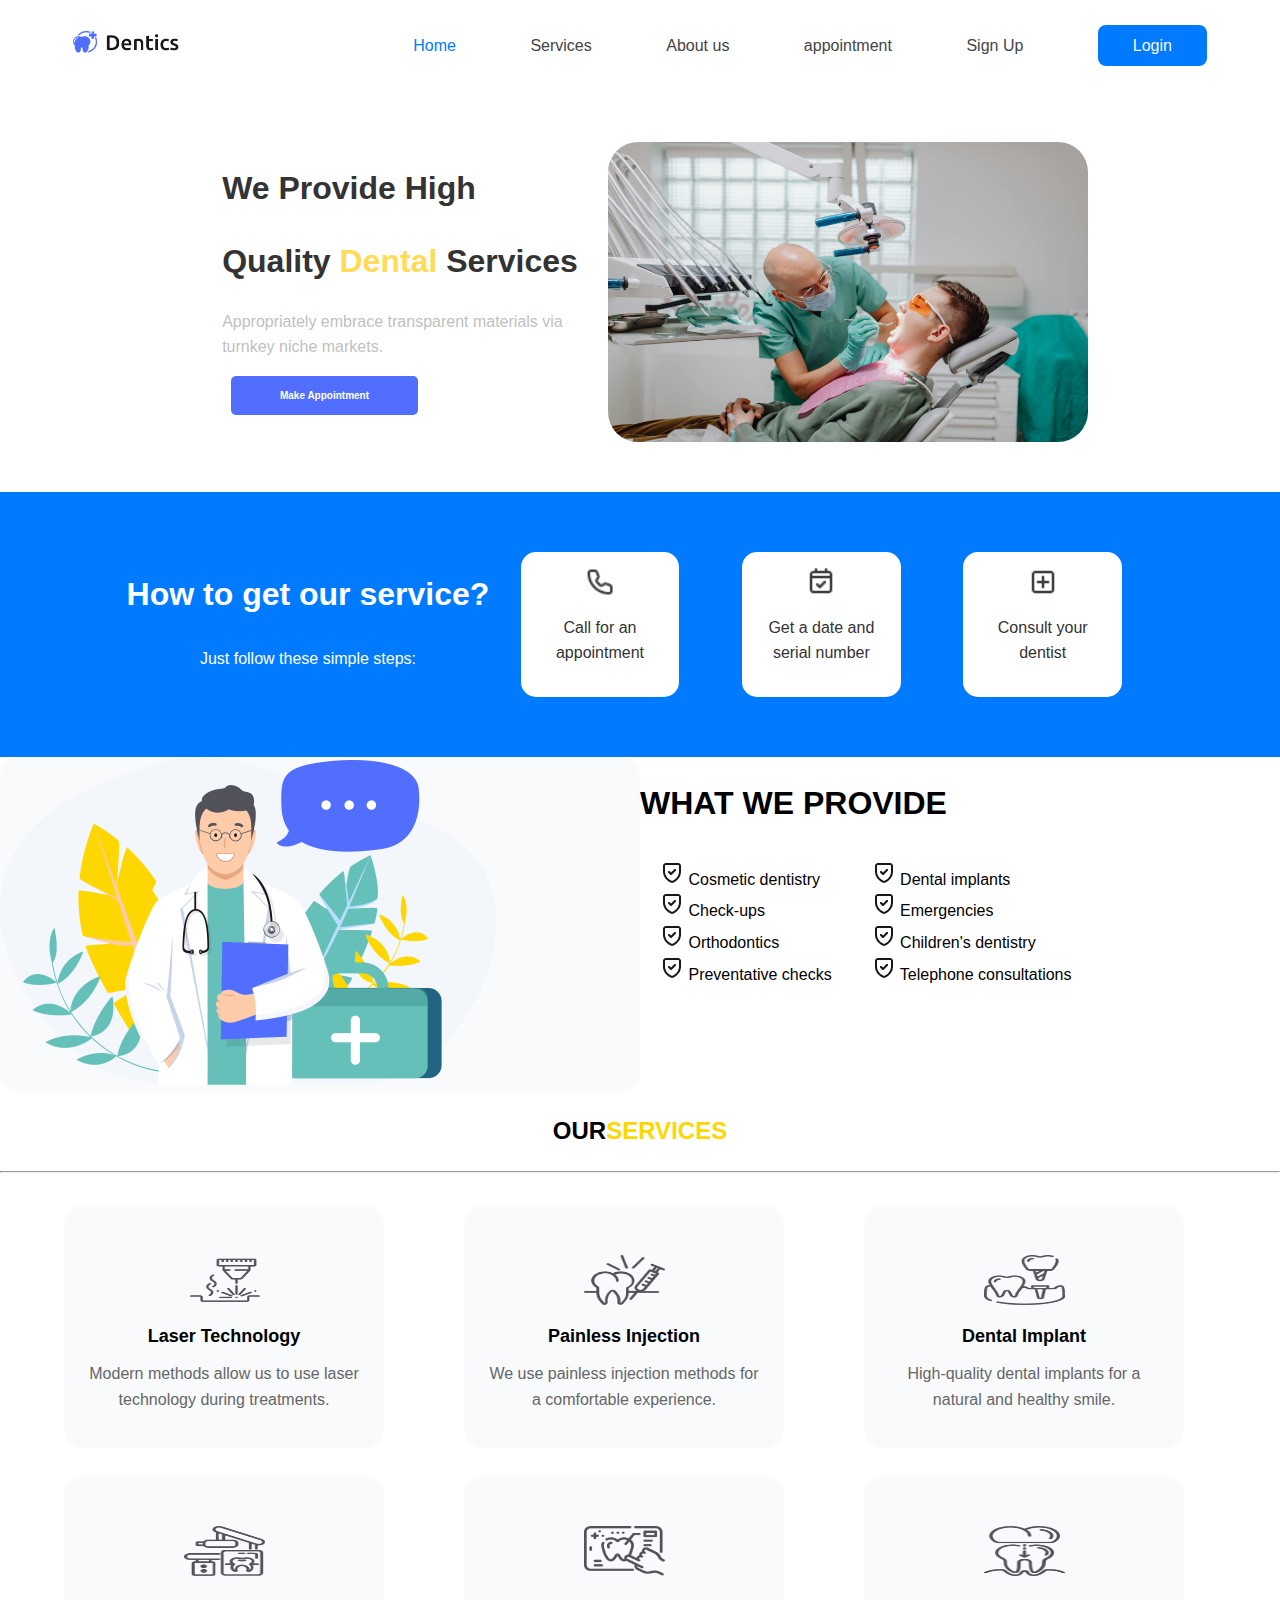
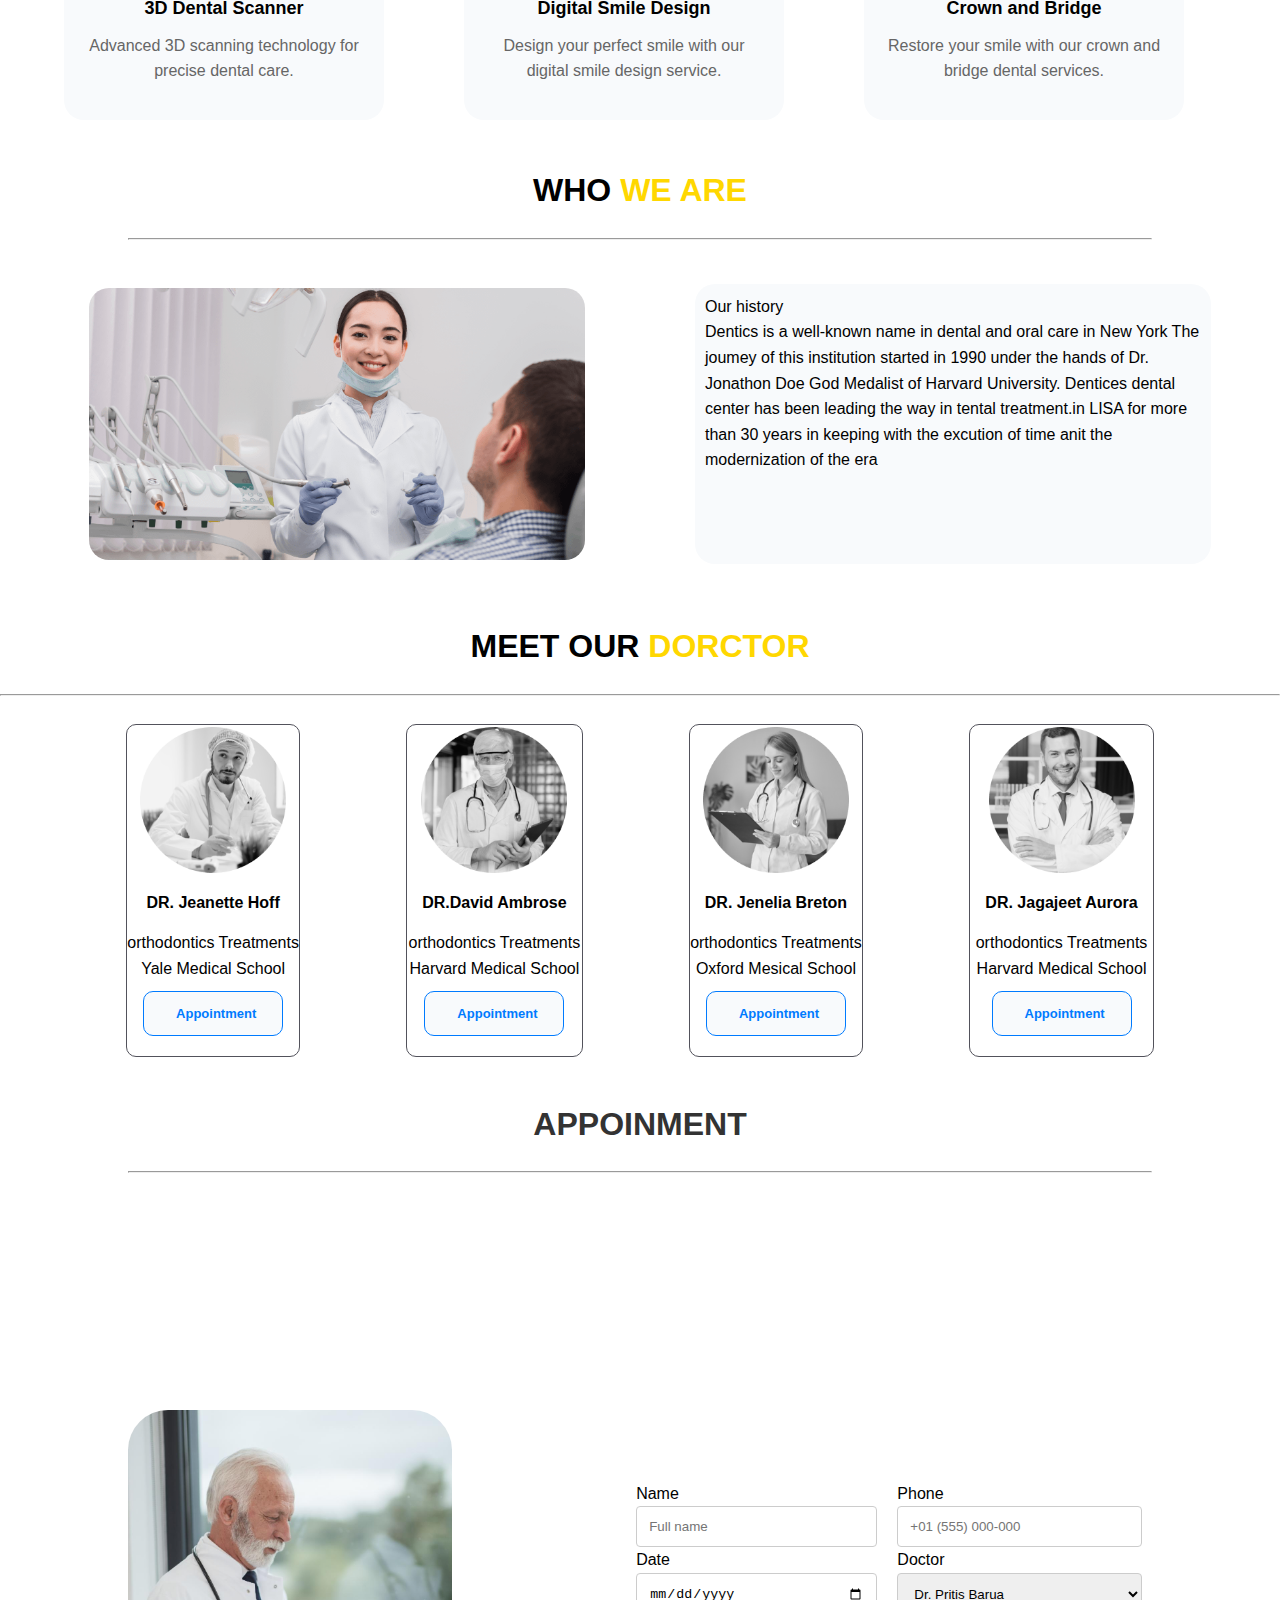
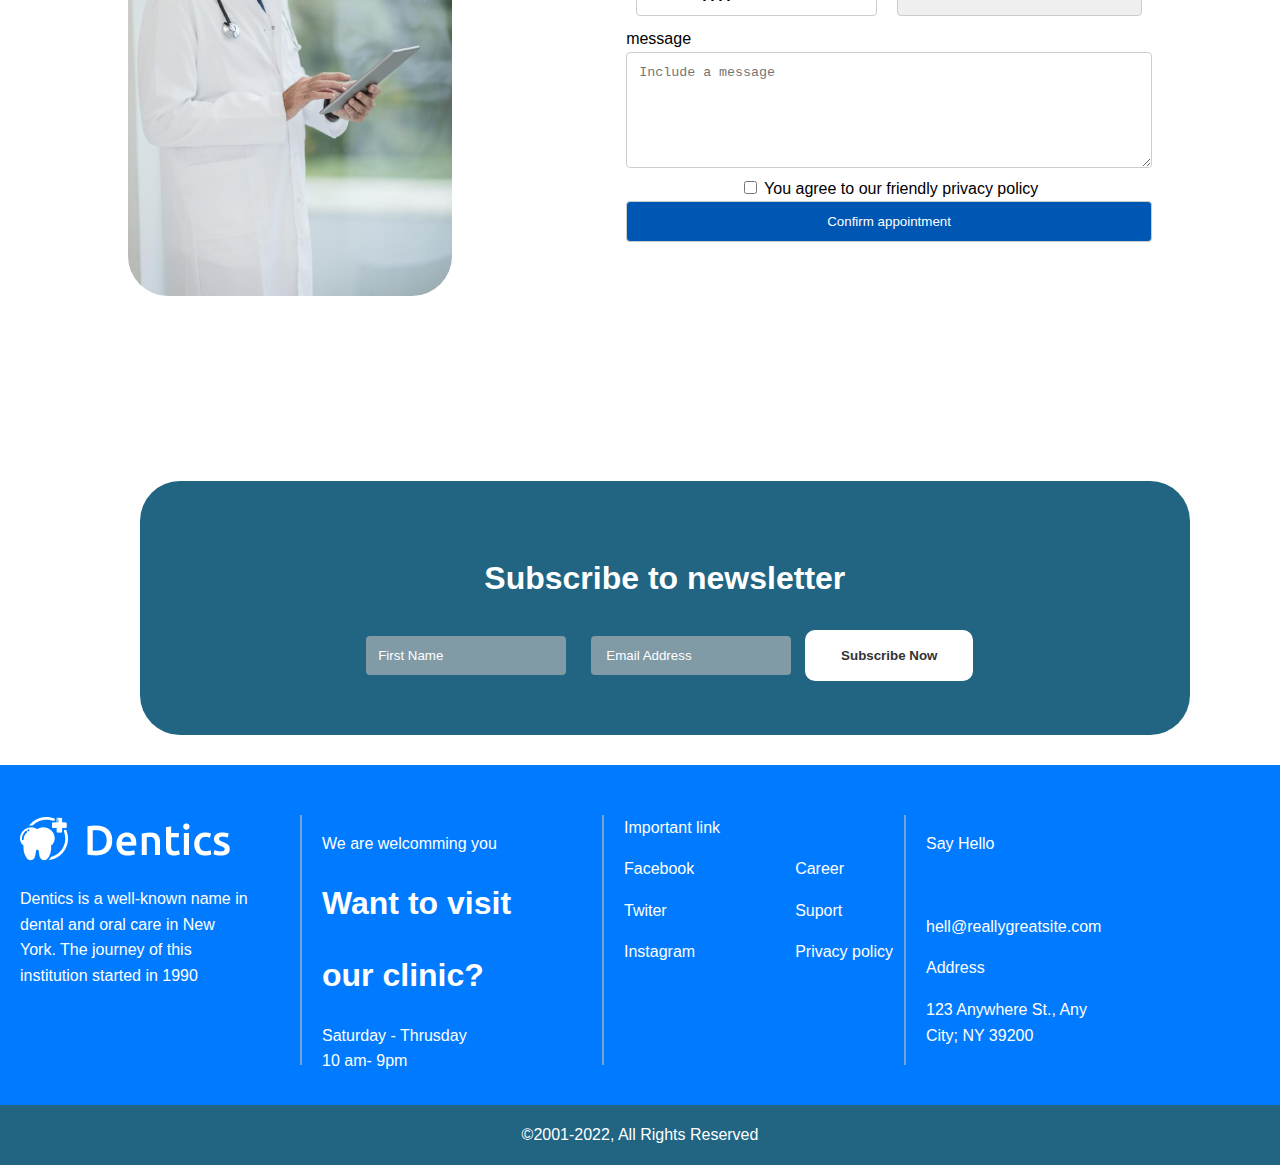
==== index.html @ 165874d1 "second commit" ====
<!DOCTYPE html>
<html lang="en">
<head>
    <meta charset="UTF-8">
    <meta name="viewport" content="width=device-width, initial-scale=1.0">
    <title> site de cabinet dentaire </title>
    <link rel="stylesheet" href="style.css">
</head>
<body>
    <!-- <div class="navbar">
        <div class="menu">
            <a href="#"><img src="images/Logo.png" alt="Logo" id="logo"></a>
        <nav >
           
            <a href="#">Home</a>
            <a href="#">Services</a>
            <a href="#">About us</a>
            <a href="sign_up .html">Sign up</a>
            <a href="log _in.html" class="active">Log in</a>
            <div class="toggle_menu"></div>
        </nav>
        </div>
    </div> -->
    <header>
        <nav>
            <div>
                <img src="images/Logo.png" id="logo" alt="logo">
            </div>
            <ul class="nav-links">
               <li> <a class="hom" href="#home">Home</a></li>
               <li> <a href="#services">Services</a></li> 
                <li><a href="#about_Us">About us</a></li>
                <li><a href="#appointment">appointment</a></li> 
                <li><a href="sign_up .html">Sign Up</a></li> 
                <li><a class="log" href="log _in.html">Login</a></li>
            </ul>
            <div class="toggle_menu"></div>
         </nav>
            </header>
    <section class="hero">
        <div class="hero1">
            <div class="heroleft">
                <h1>We Provide High</h1><h1>Quality <span class="highlight">Dental</span> Services</h1>
                <p>Appropriately embrace transparent materials via <br> turnkey niche markets.</p>
                <div class="cta-buttons">
                    <button class="primary">Make Appointment </button>
        
                </div>
            </div>
            
            <section class="img1">
                <img src="images/dental-pexels-photo-6627462.jpeg" alt="illustre">
            </section>
        </div>

    </section>
    <section class="how-to-get-service">
        <div>
            <h2>How to get our service?</h2>
            <p>Just follow these simple steps:</p>
        </div>
        <div class="steps">
            <div class="step">
                <img src="images/Call.png" alt="Calendaricon">
                <p>Call for an appointment</p>
            </div>
            <div class="step">
                <img src="images/Date.png" alt="Clipboardicon">
                <p>Get a date and serial number</p>
            </div>
            <div class="step">
                <img src="images/Doctor-Consult.png" alt="Dentisticon">
                <p>Consult your dentist</p>
            </div>
        </div>
    </section>
    <div class="container">
        
        <form class="right-section">


        <div class="contener-img">
            <div class="left-section">
                <img src="images/doctor.png" alt="Illustration">
            </div>
            <div >
               <h1>WHAT WE PROVIDE</h1>
                <div class="servicess">
                    <div>
                        <div class="serv">
                            <img src="images/shield.png" alt="shield">
                            <label for="cosmetic">Cosmetic dentistry</label>
                        </div>
                        <div class="serv">
                            <img src="images/shield.png" alt="shield">
                            <label for="checkups">Check-ups</label>
                        </div>
                        <div class="serv">
                            <img src="images/shield.png" alt="shield">
                            <label for="orthodontics">Orthodontics</label>
                        </div>
                        <div class="serv">
                            <img src="images/shield.png" alt="shield">
                            <label for="preventative">Preventative checks</label>
                        </div>
                    </div>
                    <div>
                        <div class="serv">
                            <img src="images/shield.png" alt="shield">
                            <label for="implants">Dental implants</label>
                        </div>
                        <div class="serv">
        
                            <img src="images/shield.png" alt="shield">
                            <label for="emergencies">Emergencies</label>
                        </div>
                        <div class="serv">
                            <img src="images/shield.png" alt="shield">
                            <label for="children">Children's dentistry</label>
                        </div>
                        <div class="serv">
                            <img src="images/shield.png" alt="shield">
                            <label for="telephone">Telephone consultations</label>
                        </div>
                    </div>
                </div>
            </div>

        </div>
            
                <div class="service-our">
                    <h2> OUR<span>SERVICES</span></h2>
                    <hr>
                </div>
                
                
               </div>
            </div>
        </div>
            
           <div class="services-sections">
            <div>
                <div class="services-section">
                    <div class="services">
                        <div class="service">
                            <img src="images/feat1.png" alt="LaserTechnologyIcon">
                            <h2>Laser Technology</h2>
                            <p>Modern methods allow us to use laser technology during treatments.</p>
                        </div>
                        <div class="service">
                            <img src="images/feat2.png" alt="PainlessInjectionIcon">
                            <h2>Painless Injection</h2>
                            <p>We use painless injection methods for a comfortable experience.</p>
                        </div>
                        <div class="service">
                            <img src="images/feat3.png" alt="DentalImplantIcon">
                            <h2>Dental Implant</h2>
                            <p>High-quality dental implants for a natural and healthy smile.</p>
                        </div>
                    </div>
                    <div class="services">
                        <div class="service">
                            <img src="images/feat4.png" alt="3DDentalScannerIcon">
                            <h2>3D Dental Scanner</h2>
                            <p>Advanced 3D scanning technology for precise dental care.</p>
                        </div>
                        <div class="service">
                            <img src="images/feat5.png" alt="DigitalSmileDesignIcon">
                            <h2>Digital Smile Design</h2>
                            <p>Design your perfect smile with our digital smile design service.</p>
                        </div>
                        <div class="service">
                            <img src="images/feat6.png" alt="CrownandBridgeIcon">
                            <h2>Crown and Bridge</h2>
                            <p>Restore your smile with our crown and bridge dental services.</p>
                        </div>
                    </div>
                </div>
            </div>
           </div>
        
 <div class="container">
   <div class="histore">
    <div class="histors">
       <div class="WE">
        <h1>WHO <span>WE ARE</span></h1>   
        <hr>
       </div>
    </div>
    </div>
    <div class="header">
        <img src="images/types-dentistry-specialties-feature.png" alt="HeaderImage">
       
        <p id="our">Our history
            <br>  Dentics is a well-known name in dental and oral care in New York The joumey of this institution started in 1990 under the hands of Dr. Jonathon Doe God Medalist of Harvard University. Dentices dental center has been leading the way in tental treatment.in LISA for more than 30 years in keeping with the excution of time anit the modernization of the era</p>
    </div>
    <div class="brains">
        <div class="METDOC">
           
            <h1> MEET OUR <span>DORCTOR</span></h1>
            <hr>
            
            
           </div>
        </div>
    </div>
    <div class="content">
        
        <div class="section">
            
            <div class="doctor">
                <img src="images/Doctor01.png" alt="Doctor1">
                <h4>DR. Jeanette Hoff</h4>
                <p>orthodontics Treatments <br> Yale Medical School</p>
                <button>Appointment</button>
            </div>
            <div class="doctor">
                <img src="images/Doctor02.png" alt="Doctor2">
                <h4>DR.David Ambrose</h4>
                <p>orthodontics Treatments <br> Harvard Medical School</p>
                <button>Appointment</button>
            </div>
           
            <div class="doctor">
                <img src="images/Doctor03.png" alt="Doctor3">
                <h4>DR. Jenelia Breton</h4>
                <p>orthodontics Treatments <br> Oxford Mesical School</p>
                <button>Appointment</button>
            </div>
            <div class="doctor">
                <img src="images/Doctor04.png" alt="Doctor4">
                <h4>DR. Jagajeet Aurora </h4>
                <p>orthodontics Treatments  <br> Harvard Medical School</p>
                <button>Appointment</button>
            </div>
    </div>
</div>

<div class="histore">
    <div class="histors">
    
       <div class="appointment">
        <h1><span>APPOINMENT</span></h1>
        <hr>

         </div>
     </div>
    </div>
<section class="final" id="final">
    <div class="finalite">
     <img src="images/doctor-with-tablet-computer.jpg" alt="contact">
    </div>
    <form action="act">
        <div class="container">
          <div class="form-ctc">
            <div class="form-l">
              <div class="med">
                <label for="nom">Name</label>
                <input type="text" id="name" name="name" placeholder="Full name"/>
              </div>
              <div class="med">
                <label for="date">Date</label>
                <input type="date" id="date" name="date" placeholder="DD/MM/YYYY"/>
              </div>
             
            </div>
            <div class="form-l">
              
              <div class="med">
                <label for="telephone">Phone </label>
                <input type="number" id="telephone" name="telephone" placeholder="+01 (555) 000-000"/>
              </div>
              <div class="med">
                <label for="docteur">Doctor</label>
                <select id="docteur" name="docteur">
                  <option value="Dr. Teresa">Dr. Pritis Barua</option>
                  <option value="Dr. Smith">Dr. Smith</option>
                  <option value="Dr. Johnson">Dr. Johnson</option>
                  <option value="Dr. Garcia">Dr. Garcia</option>
                </select>
                
              </div>
            </div>
          </div>
          <div class=" secondary">
            <label for="message">message</label>
            <textarea id="message" rows="6"  name="message" placeholder="Include a message"></textarea>
          </div>
          <div class="checkbox">
          <input type="checkbox" name="checkbox" id="checkbox" />
             You agree to our friendly privacy policy
            </div>
          <input type="submit" class="btn" value="Confirm appointment"/>
        </div>
      </form>

</section>
<section>
       <form action="#">
    <div class="Subscrib">
        <h1 class="sub">Subscribe to newsletter</h1>
        <div class="subit">
            <input type="text" name="fist-name" id="first" placeholder="First Name"/>
            <input type="text" name="email" id="address" placeholder=" Email Address"/>
            <button>Subscribe Now</button>
        </div>
    </div>
</form>
</section>
<footer>
    <div class="footer-top">
        <div class="child dentic">
            <img src="images/Logo.png" alt="Logo">
            <p>
                Dentics is a well-known name in <br>
                dental and oral care in New <br>
                York. The journey of this <br>
                institution started in 1990
            </p>
        </div>
        <div class="child welcom">
            <p>We are welcomming you</p>
            <h1>Want to visit</h1>
            <h1>our clinic?</h1>
            <p>Saturday - Thrusday <br>10 am- 9pm</p>
        </div>
        <div class="child link">
            <div class="linkl">Important link</div>
            <div class="link1">
                <div class="link-top">
                    <p><a href="#">Facebook</a></p>
                    <p><a href="#">Twiter</a></p>
                    <p><a href="#">Instagram</a></p>
                </div>
                <div class="link-bottom">
                    <p><a href="#">Career</a></p>
                    <p><a href="#">Suport</a></p>
                    <p><a href="#">Privacy policy</a></p>
                </div>
            </div>
        </div>
        <div class="child address">
            <p>Say Hello</p><br>
            <p>hell@reallygreatsite.com</p>
            <p>Address</p>
            <p>123 Anywhere St., Any <br>
                City; NY 39200
            </p>
        </div>
    </div>
    <div class="footer-bottom">
        ©2001-2022, All Rights Reserved
    </div>
</footer>


    <script>var small_menu = document.querySelector('.toggle_menu')
        var menu = document.querySelector('.nav-links')
        
        small_menu.onclick = function(){
             small_menu.classList.toggle('active');
             menu.classList.toggle('responsive');
        }
        </script>
</body>
</html>
---- style.css ----
:root {
    --primary: #007bff;
    --lightprimary: #0056b3;
    --white: #ffffff;
    --silver: #bcbcbc9e;
    --defaultLinkColor: #333;
    --yellow: #FFD700;
    --muted: #777777;
    --whiteBG: #F8FAFC;
    }
body {
    font-family: Arial, sans-serif;
    margin: 0;
    padding: 0;
    background-color: var(--white);
    
    line-height: 1.6; 
 }

nav{
    display: flex;
    justify-content: space-between;
    align-items: center;
    min-height: 8vh;
    background-color: #fff;
    width: 90%;
    margin: auto;


}
header{
   padding: 10px;
    box-shadow: 0 0 6px rgba(0,0,0,0.3);

}
#logo{
    width: 50%;
}
.nav-links{
    display: flex;
    justify-content: space-between;
    width: 70%;

}
.nav-links a{
    color:#444444;
    text-decoration: none;


}


.nav-links li{
    list-style: none;
}
.nav-links .hom{
    color:#007bff;
}
.nav-links .log{
    background-color:#007bff;;
    color: #F8FAFC;
    padding: 12px  35px  12px  35px;
    text-align: center;
    border-radius: 8px;
}
.hero{
    width: 100%;
    display: flex;
    justify-content: center;
    background-color: rgb(255, 255, 255);
}
.hero1 {
    
    padding: 50px 0;
    background-color: rgb(255, 255, 255);
    color: hsla(0, 0%, 74%, 0.974);
    display: flex;
    justify-content: center;
    width: 90%;
}

.hero h1 {
    color: var(--defaultLinkColor);
    font-weight: bold;
    font-size: 2em;
}

.hero p {
    font-size: 1em;
}

.cta-buttons {
    display: flex;
    justify-content: center;
    gap: 20px; 
    margin-left: 9px;
}

.cta-buttons button {
    padding: 10px 20px;
    border: none;
    border-radius: 5px;
    cursor: pointer;
    font-size: 1em;
}

.cta-buttons .primary {
    background-color: #516EFF;
    color: white;
    /* margin-left: 40px; */
    margin-right: 160px;
    padding: 14px;
    font-size: 10px;
    width: 60%;
}




.img1  img{
    display: flex;
    justify-content: flex-end;
    
    background-position: right center;
    background-size: contain;
    height: 300px; 
    width: 100%;
    border-radius: 30px;
    margin-left: 30px;
}

.how-to-get-service {
    background-color: #007bff;
    color: #ffffff;
    text-align: center;
    padding: 50px 0;
    display: flex;
    justify-content: center;
}

.how-to-get-service h2 {
    font-size: 2em;
}

.how-to-get-service p {
    font-size: 1em;
}

.steps {
    display: flex;
    justify-content: space-around;
    gap: 20px;
    margin: 10px;
}

.step {
    text-align: center;
    background-color: var(--white);
    color: var(--defaultLinkColor);
    width: 20%;
    padding: 15px;
    border-radius: 15px;
}

.step img {
    width: 30px; 
    height: 30px; 
}

.step img:hover {
    background-color: #ffffff; 
}

.step p {
    margin-top: 10px;
}

.highlight {
    color: #FFDB58; 
}
.services-sections{
    display: flex;
    justify-content: center;
    align-items: center;
    width: 100%;
}
.services-sections div{
    margin-left: 20px;
    box-shadow: var(--silver);
}


.container{
    width: 90%;
}

.container-title{
    display: flex;
    justify-content: space-between;
    margin: 0 20px;
    font-size: 40px;
}
.container h2 {
    font-size: 24px;
    color: #000; 
    
}



.container h2:last-child {
    text-align: right;
    padding: 5px;
    display: inline-block; 
} 
.contener-img {
    display: flex;
    width: 100%;
    background-color: var(--white);
}
.services {
    display: grid;
    grid-template-columns: repeat(3,1fr);
    margin: 20px;
    justify-content: center;


    
    
}
.services h1{
    grid-column: 1/3;
}
.serv{
    padding: 0 20px;
}
.services .service {
    background-color: var(--whiteBG);
    text-align: center;
    margin: 1%;
    border-radius: 20px;
    
    

      
    
    
} 
.services .service img {
    width: 81px;
    height: 48p;
    margin-top: 30px;
}
.service img {
    width: 50px;
    height: 50px;
}

.service h2 {
    font-size: 18px;
    margin: 10px 0;
}

.service p {
    font-size: 14px;
    color: #666;
}

.cta {
    background-color: #1d6cc0;
    color: #fff;
    text-align: center;
    padding: 40px;
    margin-top: 40px;
    box-shadow: #bcbcbc9e;
}

.cta h1 {
    font-size: 24px;
    margin-bottom: 20px;
}

.cta button {
    display: inline-block;
    padding: 10px 20px;
    background-color: #fff;
    color: #0056b3;
    border: none;
    cursor: pointer;
    accent-color: #bcbcbc9e;
}
.service-grid {
    display: flex;
    flex-wrap: wrap;
    justify-content: space-between;
}
.service-item {
    flex-basis: calc(33.33% - 20px);
    text-align: center;
    margin-bottom: 20px;
}
.service-item img {
    width: 100px;
    height: 100px;
}
.cta-button {
    display: block;
    width: 200px;
    height: 50px;
    margin: 20px auto;
    text-align: center;
    line-height: 50px;
    border-radius: 5px;
} 
.service {
    text-align: center;
    width: 70%;
    margin-bottom: 20px;
    background-color: #fff;
    
    padding: 20px;
    border-radius: 10px;
}
  
  .service img {
    width: 50px;
    height: 50px;
  }
  
  .Our {
    color: #333;
    font-size: 24px;
    margin-top: 10px;
  }
  
  .service p {
    color: #666;
    font-size: 16px;
    margin-top: 10px;
  }
  
  .cta-section {
    text-align: center;
    padding: 50px 20px;
    background-color:var(--primary);
    color: #fff;
    width: 100%;
    box-shadow: #bcbcbc9e;
  }
  
  .cta-section h1 {
    font-size: 32px;
    margin-bottom: 10px;
  }
  
  .cta-section p {
    font-size: 18px;
    margin-bottom: 20px;
  }
  
  .cta-section button {
     border: none; 
    padding: 10px 20px;
    font-size: 18px;
    border-radius: 20px;
    cursor: pointer;
    box-shadow:var(--primary) ;

  }

.hidden {
    display: none;
  }
  
  #appointment-made:target {
    color: var(--whiteBG);
    width: 100%;
    height: 900px;  
    box-shadow: none;
    
    
  }
  body {
    font-family: Arial, sans-serif;
}

.container {
    width: 100%;
    margin: 0 auto;
}

.header {
    background-color: var(--white);
    color: black;
    padding: 20px;
    text-align: center;
    display: flex;
    position: relative;
    justify-content: center;
}

.header img {
    width: 40%;
    height: auto;
    padding: 20px;
    border-radius: 40px;
}

.content {
    display: flex;
    flex-direction: column;
}

.section {
    justify-content: space-evenly;
    display: flex;
    background-color:var(--whiteBG);
    color: black;
    padding: 20px;
    display: flex;
    background-color: var(--white);
    
}
.section div img{
    width: 150px;
}


.doctor {
    display: flex;
flex-direction: column; 
    align-items: center;
     position: relative; 
    justify-content: center;
    border: 1px solid #52525B;
    border-radius: 10px;
    height: 100%;
}

.doctor img {
    border-radius: 50%;
}
.doctor h4{
    padding: 15px;
}

.doctor h4, .doctor p {
    text-align: center;
    
    margin-top: 0;
    margin-bottom: 0;
}

.doctor button {
    background-color:var(--whiteBG); 
    color: var(--primary);
     
     margin-top: 10px;  
    border: none;
    cursor: pointer; 
     box-shadow: var(--primary); 
    width: 140px;
    border: 1px solid var(--primary);
    font-size: small;
    margin-bottom: 20px;
    



}

  .dentel{
    display: flex;
    justify-content: space-between;
  }
  .dentist{
    width: 80%;
    border-bottom: 1px;
  }
  #Meet{
    margin-left: 900px;
  }
  #Our{
    margin-left: 1090px;
    margin-top: -100px;
  }
  body {
    justify-content: center;
    align-items: center;
    height: 100vh;
    margin: 0;
    font-family: Arial, sans-serif;
}

.testimonial-section {
    align-items: center;
    display: flex;
background-color: #007BFF;
    color: white;
    padding: 20px;
    border-radius: 10px;
    width: 100%;
    box-shadow: 0px 0px 10px rgba(0,0,0,0.15);
}

.testimonial-image {
    width: 100px;
    height: 100px;
    object-fit: cover;
     margin-right: 20px;
} 

.testimonial-content {
    max-width: 50%;
    margin: 50px;
}

.testimonial-content h2 {
    margin-bottom: 10px;
}

.testimonial-content p {
    font-style: italic;
}


input[type="text"],
input[type="date"],
input[type="number"],
input[type="submit"],
select,
textarea {
    width: 100%;
    padding: 12px;
    border: 1px solid #ccc;
    border-radius: 4px;
    box-sizing: border-box;
    resize: vertical;
}
.btn{
    background-color: #0056b3;
    color: #ffffff;
    border-radius: 10px;
}
button {
    background-color:var(--white);
    color: var(--defaultLinkColor);
    border: white solid 4px;
    border-radius: 10px;
    padding: 14px 32px;
    font-weight: 600;
    cursor: pointer;
}

button:hover {
    box-shadow: 0px 3px 8px rgba(0, 0, 0, 0.05);
}
#final{
    margin-top: 50px;
    display: flex;
    align-items: center;
    margin-left: 10%;
    margin-right: 10%;
    height: calc(100vh - 50px);
    justify-content: space-between;
  }
  .newsletter-form {
    text-align: center;
    background-color:#0056b3;
    padding: 60px 0 ;
    border-radius: 20px;
    
  }
  
  .newsletter-form h2 {
    margin-bottom: 20px;
    font-size:50px;
    color:#ffffff;
  }
  
  .form-row {
    display: flex;
    justify-content: space-evenly;
  }
  
  .form-row input[type="text"],
  .form-row input[type="email"],
  .form-row input[type="date"] ,
  .form-row input[type="number"]  {
    width: calc(25% - 112px);
    border-radius: 8px;
    border: none;
    border-radius: 5px;
    background-color: #ccc;
    color: white;
  }
  
  .form-row input[type="submit"] {
    width: calc(25% - 112px);
    
    padding: 12px;
    border: none;
    border-radius: 8px;
    background-color: white;
    color: black;
    cursor: pointer;
  }
  
  .subscribe-button {
    margin-right: 30px;
    
  }

  .form-ctc{
    display: flex;
  }
  .form-l{
    margin: 10px;
  }
  .Subscrib{
    display: flex;
    flex-direction: column;
    background-color: #216583;
    padding: 50px 0;
    width: 82%;
    justify-content: center;
    box-sizing: var(--white);
    margin-left: 140px;
    text-align: center;
    box-shadow: none;
    border-radius: 40px;
    
    
    
  }
  .Subscrib h1{
    color: var(--white);
  }
  .subit{
    text-align: center;
    align-content: center;
  }
  .Subscrib input{
    width: 200px;
    margin: 10px;
    background-color: var(--silver);
    border: none;
  }
  .Subscrib input::placeholder{
    color: white;
  }

  footer{
    flex-direction: column;
    display: flex;
    margin-top: 30px;
    height: 400px;
    background-color: var(--primary);
  }
  .footer-top{
    height: 340px;
    display: flex;
    color: var(--white);
  }
  .footer-bottom{
    height: 60px;
    background-color: #216583;
    text-align: center;
    align-content: center;
    color: var(--white)

  }
  .footer-top .child{
    width: 300px;
    height: 250px;
    margin-top: 50px;
    border-right:2px solid var(--silver) ;
  }
  .footer-top .child img{
    filter: brightness(0) invert(1);
    margin-left: 20px;
  }
  .footer-top .child p{
    margin-left: 20px;
  }
  .footer-top .child h1{
    margin-left: 20px;
  }
  .footer-top .child .linkl{
    margin-left: 20px;
  }
 .link{
    display: flex;
    flex-direction: column;
 }
 .link1{
    display: flex;
 }
 .link-top{
    margin-right: 40px;
 }
 .link-top a{
    text-decoration: none;
    color: white;
 }
 .link-bottom{
    margin-left: 40px;
 }
 .link-bottom a{
    text-decoration: none;
    color: white;
 }

.footer-top .address{
    border: none;
}

.histore{
    background-color: var(--white);
    width: 100%;
    display: flex;
    justify-content: center;
    align-items: center;
    flex-direction: column;
}

.histors{
    width: 80%;
}
.histors p{
    display: flex;
    justify-content: end;
    font-size: 2rem;
    margin: 0;
    margin-top: 20px;
}

.histor{
    display: flex;
}

.histor hr{
    width: 100%;
    height: 1px;
    background-color: #000;
}

.histor h1{
    width: 100%;
    border-bottom: 1px solid #000;
    margin: 0;
}
.histor span{
    color: var(--yellow);
}
.histor h2{
    margin: 0;
}

.brain{
    display: flex;
    justify-content: space-between;
}
.service-our span{
    color: var(--yellow);
}

.service-our {
    
    word-spacing: 0.5em;
    text-align: center;
    
    width: 100%;
    
}
.service-our h2{
    
    word-spacing: 0.5em;
}

.brains{
    background-color: var(--white);
    width: 100%;
    display: flex;
    justify-content: center;
    align-items: center;
}
.braine{
    width: 80%;

}

.brain h2{
    width: 80%;
    border-bottom: 1px solid var(--defaultLinkColor);
}

.let{
    font-size: 20px;
    margin-left: 10px;
}

.contener-img .servicess{
     display: flex;
     padding-top: 10px;
}
.checkbox{
    text-align: center;
}
.left-section{
    background-color: var(--whiteBG);
    width: 50%;
    border-radius: 20px;
}
#our{
    
    width: 40%;
    padding: 10px;
    background-color: var(--whiteBG);
    border-radius: 20px;
    justify-content: center;
    display: flex;
    margin-left: 90px;
    text-align: left;
}

.WE{
    width: 100%;
    text-align: center;
}
.WE span{
    color: var(--yellow);
}
.METDOC{
    width: 100%;
    align-items: center;
    text-align: center; 
}
.METDOC span{
    color: var(--yellow);
}
.appointment{
    width: 100%;
}
.appointment span{
    color: var(--defaultLinkColor);
}
.appointment h1{
    text-align: center;
    align-items: center;
}
.computer{
    width: 20%;
}
.finalite img{
    width: 65%;
    border-radius: 40px;
    min-height: 20%;

}
.toggle_menu{
    display: none;
}
@media (max-width:772px) {
    header nav .nav-links {
        display: none;
    }
    nav {
        padding: 0 20px;
    }

    .toggle_menu {
        display: flex;
        height: 40px;
        width: 40px;
         display: flex;
         align-items: center;
         justify-content: center;
         position: relative;
         cursor: pointer;
    }
    .toggle_menu::before {
        position: absolute;
        content: "";
        height: 3px;
        width: 28px;
        background-color: var(--primary);
        border-radius: 6px;
        box-shadow: 0 10px 0 var(--primary);
        transform: translateY(-10px);
        transition: 0.5s;
    }
    .toggle_menu.active::before {
        transform: translateY(0) rotate(135deg);
        box-shadow: 0 0 0 #000000
    }
    .toggle_menu::after {
        position: absolute;
        content: "";
        height: 3px;
        width: 28px;
        background-color: var(--primary);
        border-radius: 6px;
        transform: translateY(10px);
        transition: 0.5s;
    }
    .toggle_menu.active::after {
        transform: translateY(0) rotate(-135deg);

    }
    header nav .nav-links.responsive {
        display: flex;
        position: absolute;
        top: 50px;
        right: 0;
        width: 70%;
        display: flex;
        align-items: center;
        justify-content: center;
        background-color: #fff;
        box-shadow: 0 0 10px rgba(0,0,0,0.1);
        flex-direction: column;
        height: 80%;
    }
    header nav .nav-links.responsive li {
        margin: 15px 0;
    }
    /* Styles de base */
.hero {
    width: 100%;
    display: flex;
    justify-content: center;
    background-color: rgb(255, 255, 255);
}

.hero1 {
    padding: 50px 0;
    background-color: rgb(255, 255, 255);
    color: hsla(0, 0%, 74%, 0.974);
    display: flex;
    justify-content: center;
    width: 90%;
    flex-direction: column; 
    align-items: center; 
    text-align: center; 
}

.hero h1 {
    color: var(--defaultLinkColor);
    font-weight: bold;
    font-size: 2em;
}

.hero p {
    font-size: 1em;
}

.cta-buttons {
    display: flex;
    justify-content: center;
    gap: 20px; 
    margin-left: 9px;
    flex-direction: column; 
    width: 100%; 
    align-items: center; 
}

.cta-buttons button {
    padding: 10px 20px;
    border: none;
    border-radius: 5px;
    cursor: pointer;
    font-size: 1em;
}

.cta-buttons .primary {
    background-color: #516EFF;
    color: white;
    margin: 10px 0; 
    padding: 14px;
    font-size: 1em; 
    width: 80%; 
}

.img1 img {
    display: flex;
    justify-content: center;
    background-position: right center;
    background-size: contain;
    height: 300px; 
    width: 100%;
    border-radius: 30px;
    margin: 20px 0; 
}


@media screen and (max-width: 430px) {
    .hero1 {
        padding: 20px 0;
        width: 100%; 


    .hero h1 {
        font-size: 1.5em; 
    }

    .hero p {
        font-size: 0.9em; 
    }

    .cta-buttons .primary {
        font-size: 0.9em; 
        width: 90%; 
        margin-right: 0; 
    }

    .img1 img {
        height: 200px; 
        margin-left: 0; 
    }
}

.how-to-get-service {
    background-color: #007bff;
    color: #ffffff;
    text-align: center;
    padding: 50px 0;
    display: flex;
    justify-content: center;
    flex-direction: column; 
    align-items: center; 
}

.how-to-get-service h2 {
    font-size: 2em;
}

.how-to-get-service p {
    font-size: 1em;
    margin: 0 10px; 
}

.steps {
    display: flex;
    flex-direction: column; 
    align-items: center; 
    gap: 20px;
    margin: 10px;
}

.step {
    text-align: center;
    background-color: var(--white);
    color: var(--defaultLinkColor);
    width: 100px; 
    height: 100px; 
    padding: 15px;
    border-radius: 15px;
    display: flex;
    flex-direction: column; 
    justify-content: center; 
    align-items: center; 
}

.step img {
    width: 30px; 
    height: 30px; 
}

.step img:hover {
    background-color: #ffffff; 
}

.step p {
    margin-top: 10px;
    font-size: 0.8em; 
}


@media screen and (max-width: 430px) {
    .how-to-get-service {
        padding: 20px 0;
    }

    .how-to-get-service h2 {
        font-size: 1.5em; 
    }

    .how-to-get-service p {
        font-size: 0.9em; 
    }

    .step {
        width: 80px; 
        height: 80px;
    }

    .step img {
        width: 25px; 
        height: 25px;
    }

    .step p {
        font-size: 0.7em; 
    }
    
}

.Subscrib {
    display: flex;
    flex-direction: column;
    background-color: #216583;
    padding: 50px 0;
    width: 82%;
    justify-content: center;
    box-sizing: border-box;
    margin-left: 140px;
    text-align: center;
    box-shadow: none;
    border-radius: 40px;
}

.Subscrib h1 {
    color: var(--white);
}

.subit {
    text-align: center;
    align-content: center;
}

.Subscrib input {
    width: 100%; 
    max-width: 300px;
    margin: 10px auto; 
    display: block; 
    background-color: var(--silver);
    border: none;
    padding: 10px;
    border-radius: 5px;
    box-sizing: border-box;
}


.Subscrib input::placeholder {
    color: white;
}

/* Responsive Styles */
@media (max-width: 430px) {
    .Subscrib {
        width: 100%;
        margin-left: 0;
        padding: 20px 10px;
    }

    .Subscrib input {
        width: 100%;
        margin: 10px 0;
    }
}


}
/* Styles de base */
.how-to-get-service {
    background-color: #007bff;
    color: #ffffff;
    text-align: center;
    padding: 50px 0;
    display: flex;
    justify-content: center;
    flex-direction: column; /* S'assurer que le contenu est centré verticalement sur les petits écrans */
    align-items: center; /* Centrer le contenu horizontalement sur les petits écrans */
}

.how-to-get-service h2 {
    font-size: 2em;
}

.how-to-get-service p {
    font-size: 1em;
    margin: 0 10px; /* Ajouter une marge pour éviter que le texte touche les bords de l'écran */
}

.steps {
    display: flex;
    flex-direction: column; /* Empiler les éléments verticalement */
    align-items: center; /* Centrer les éléments */
    gap: 20px;
    margin: 10px;
}

.step {
    text-align: center;
    background-color: var(--white);
    color: var(--defaultLinkColor);
    width: 100px; /* Définir une largeur fixe pour les carrés */
    height: 100px; /* Définir une hauteur fixe pour les carrés */
    padding: 15px;
    border-radius: 15px;
    display: flex;
    flex-direction: column; /* Garder le contenu en colonne à l'intérieur du carré */
    justify-content: center; /* Centrer verticalement le contenu */
    align-items: center; /* Centrer horizontalement le contenu */
}

.step img {
    width: 30px; 
    height: 30px; 
}

.step img:hover {
    background-color: #ffffff; 
}

.step p {
    margin-top: 10px;
    font-size: 0.8em; 
}


@media screen and (max-width: 430px) {
    .how-to-get-service {
        padding: 20px 0;
    }

    .how-to-get-service h2 {
        font-size: 1.5em; 
    }

    .how-to-get-service p {
        font-size: 0.9em; 
    }

    .step {
        width: 80px; 
        height: 80px;
    }

    .step img {
        width: 25px; 
        height: 25px;
    }

    .step p {
        font-size: 0.7em; 
    }
}


}
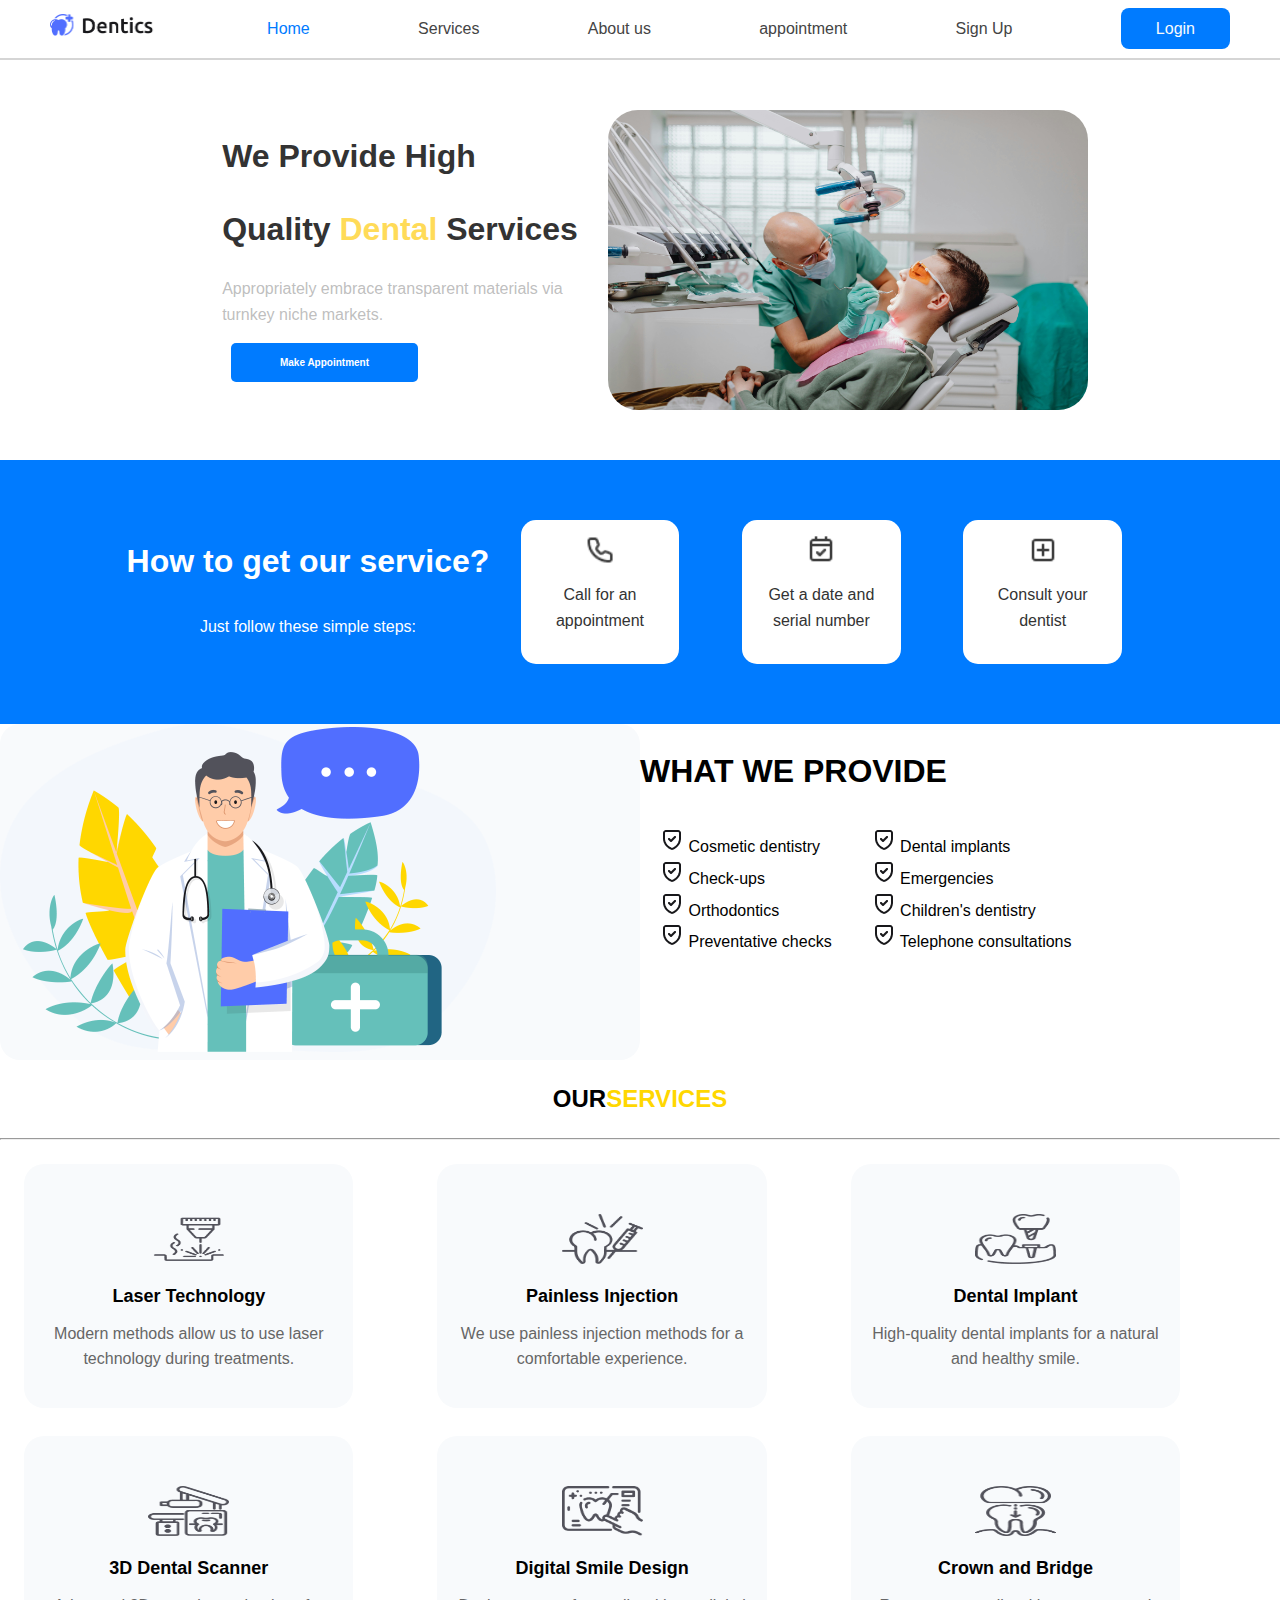
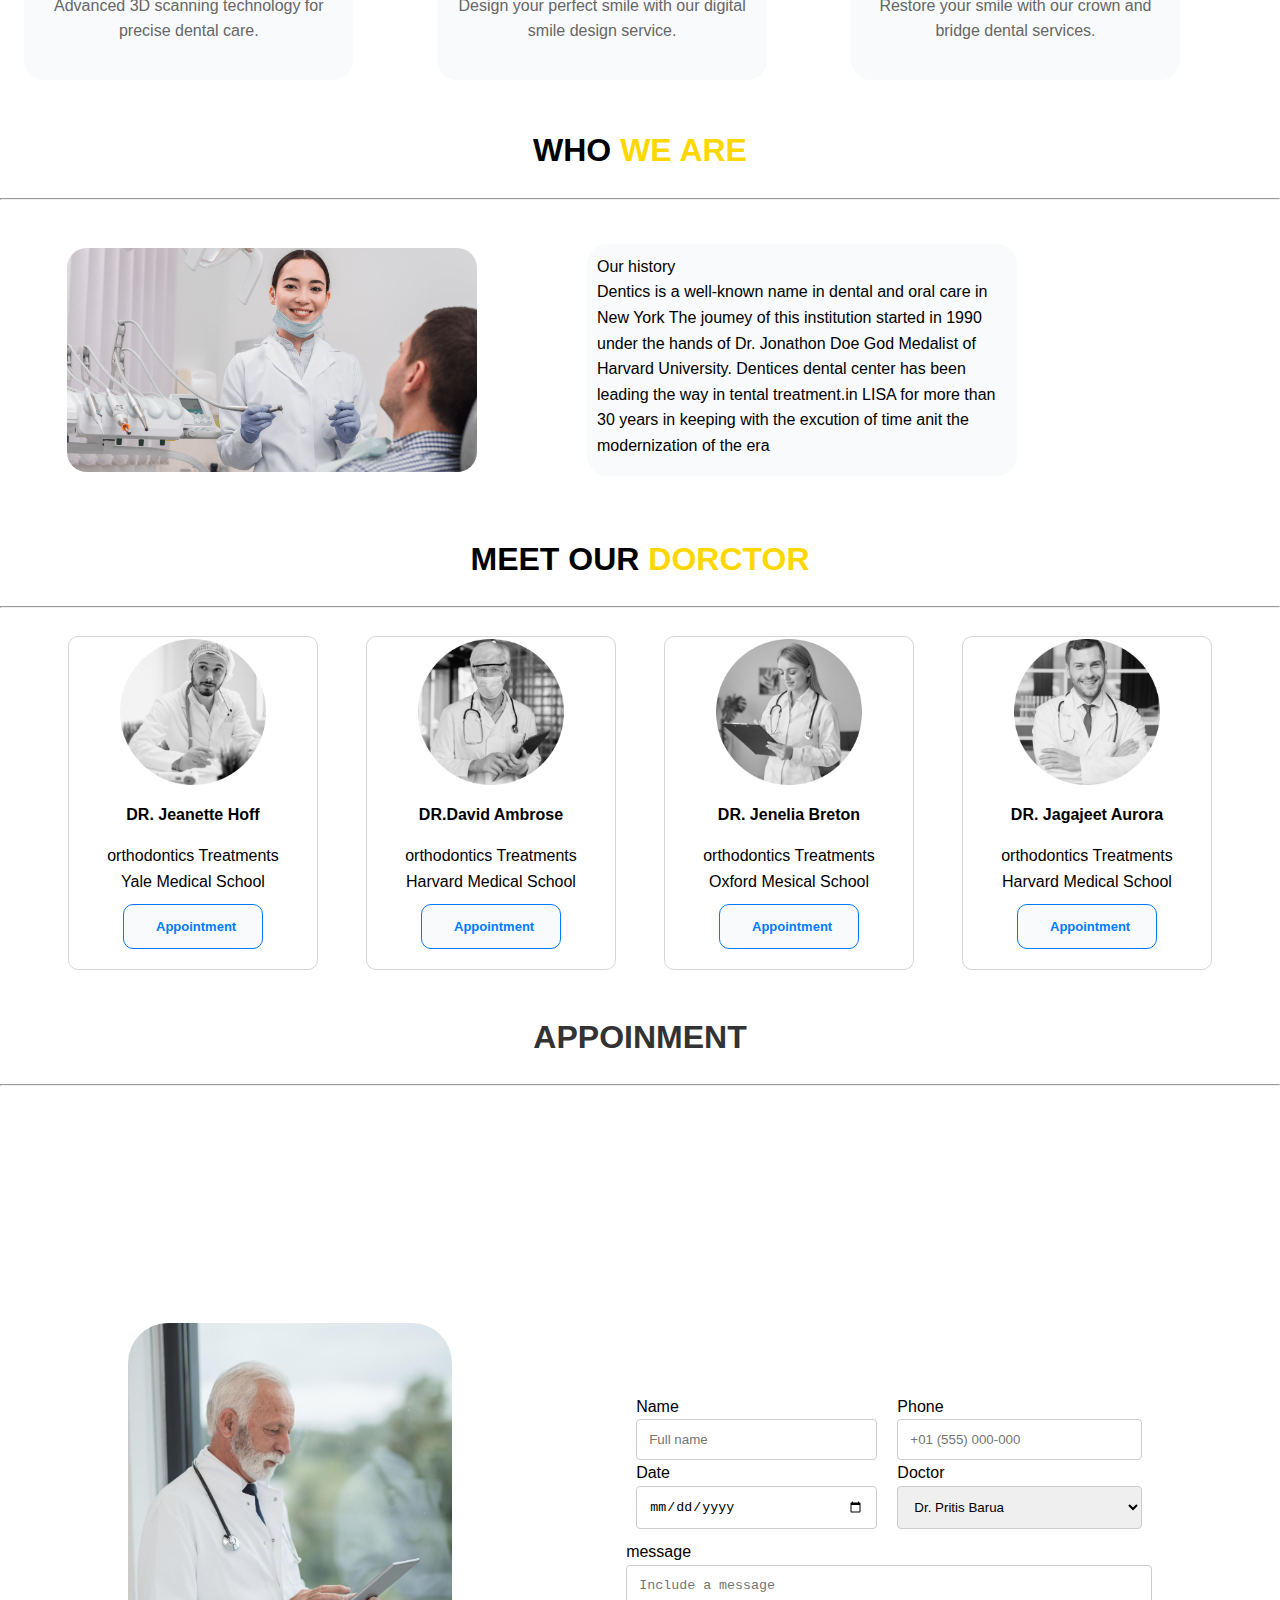
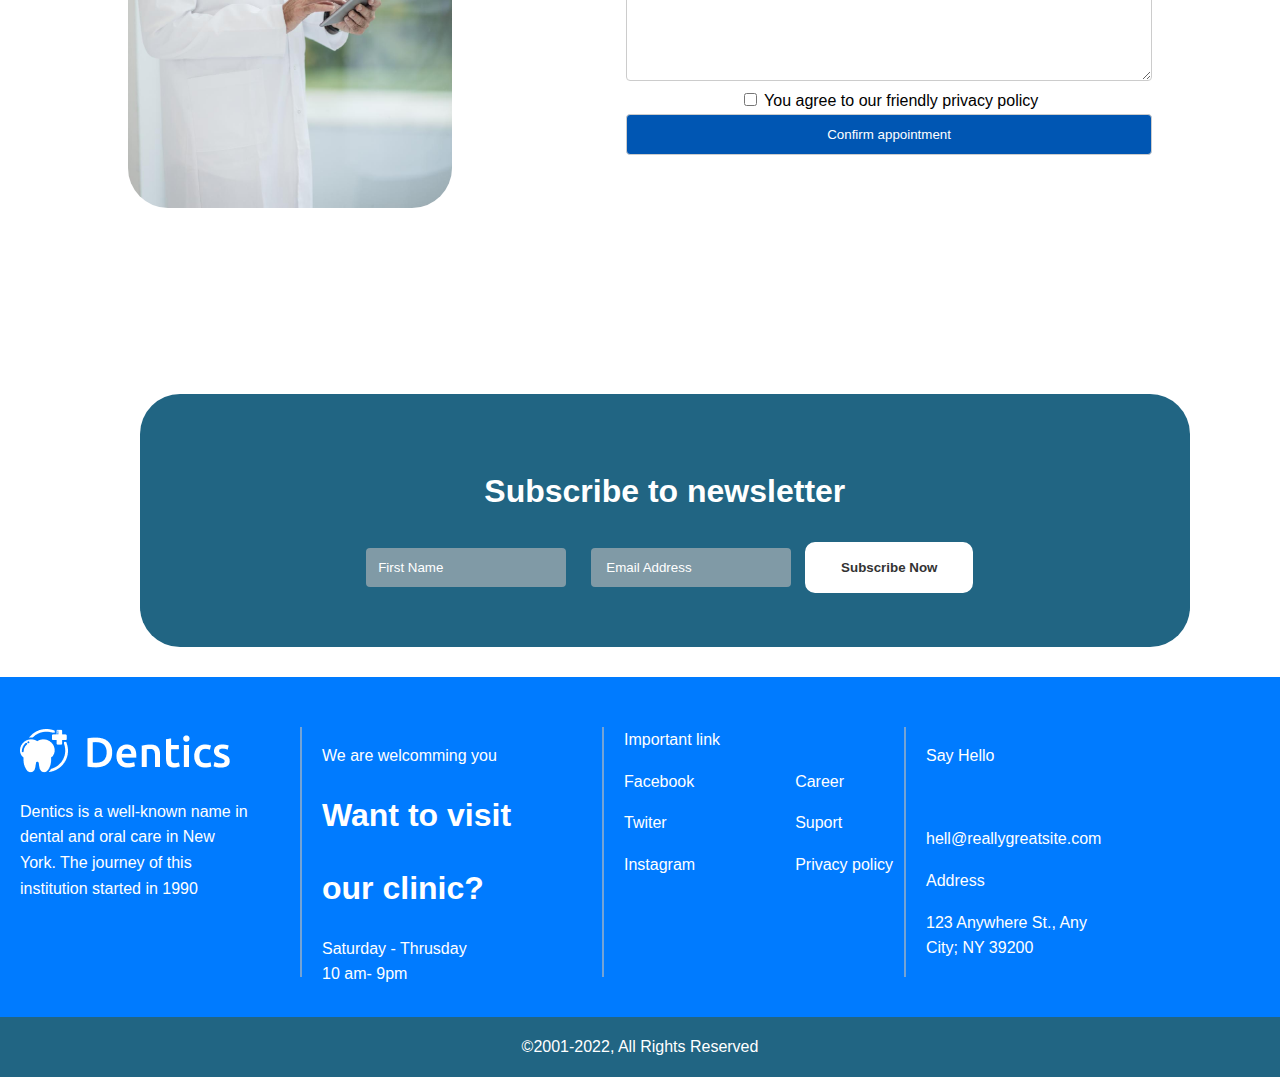
==== commit 98cd44b9: "troisieme commit" ====
--- a/index.html
+++ b/index.html
@@ -7,20 +7,8 @@
     <link rel="stylesheet" href="style.css">
 </head>
 <body>
-    <!-- <div class="navbar">
-        <div class="menu">
-            <a href="#"><img src="images/Logo.png" alt="Logo" id="logo"></a>
-        <nav >
-           
-            <a href="#">Home</a>
-            <a href="#">Services</a>
-            <a href="#">About us</a>
-            <a href="sign_up .html">Sign up</a>
-            <a href="log _in.html" class="active">Log in</a>
-            <div class="toggle_menu"></div>
-        </nav>
-        </div>
-    </div> -->
+
+
     <header>
         <nav>
             <div>
@@ -34,6 +22,7 @@
                 <li><a href="sign_up .html">Sign Up</a></li> 
                 <li><a class="log" href="log _in.html">Login</a></li>
             </ul>
+            
             <div class="toggle_menu"></div>
          </nav>
             </header>
@@ -83,7 +72,7 @@
             <div class="left-section">
                 <img src="images/doctor.png" alt="Illustration">
             </div>
-            <div >
+            <div class="responsive">
                <h1>WHAT WE PROVIDE</h1>
                 <div class="servicess">
                     <div>
@@ -138,7 +127,7 @@
             </div>
         </div>
             
-           <div class="services-sections">
+           <div class="-sectioservicesns">
             <div>
                 <div class="services-section">
                     <div class="services">
--- a/style.css
+++ b/style.css
@@ -14,32 +14,34 @@
     padding: 0;
     background-color: var(--white);
     
-    line-height: 1.6; 
+    line-height: 1.6;  
  }
 
 nav{
     display: flex;
     justify-content: space-between;
     align-items: center;
-    min-height: 8vh;
+    /* min-height: 8vh; */
     background-color: #fff;
-    width: 90%;
+    width: 100%;
     margin: auto;
+    
 
 
 }
 header{
-   padding: 10px;
-    box-shadow: 0 0 6px rgba(0,0,0,0.3);
+    padding-left: 50px;
+    padding-right: 50px;
+    border-bottom: 2px var(--silver) solid;
 
 }
 #logo{
-    width: 50%;
+    width: 60%;
 }
 .nav-links{
     display: flex;
     justify-content: space-between;
-    width: 70%;
+    width: 100%;
 
 }
 .nav-links a{
@@ -48,18 +50,21 @@
 
 
 }
-
+hr{
+    color: var(--silver);
+}
 
 .nav-links li{
     list-style: none;
 }
 .nav-links .hom{
     color:#007bff;
+    
 }
 .nav-links .log{
     background-color:#007bff;;
     color: #F8FAFC;
-    padding: 12px  35px  12px  35px;
+     padding: 12px  35px  12px  35px; 
     text-align: center;
     border-radius: 8px;
 }
@@ -105,9 +110,10 @@
 }
 
 .cta-buttons .primary {
-    background-color: #516EFF;
+
+    background-color: #007bff;
     color: white;
-    /* margin-left: 40px; */
+
     margin-right: 160px;
     padding: 14px;
     font-size: 10px;
@@ -397,6 +403,7 @@
     display: flex;
     position: relative;
     justify-content: center;
+    width: 80%;
 }
 
 .header img {
@@ -432,9 +439,10 @@
     align-items: center;
      position: relative; 
     justify-content: center;
-    border: 1px solid #52525B;
+    border: 1px solid var(--silver);
     border-radius: 10px;
     height: 100%;
+    width: 20%;
 }
 
 .doctor img {
@@ -725,7 +733,7 @@
 }
 
 .histors{
-    width: 80%;
+    width: 100%;
 }
 .histors p{
     display: flex;
@@ -1170,8 +1178,8 @@
     padding: 50px 0;
     display: flex;
     justify-content: center;
-    flex-direction: column; /* S'assurer que le contenu est centré verticalement sur les petits écrans */
-    align-items: center; /* Centrer le contenu horizontalement sur les petits écrans */
+    flex-direction: column; 
+    align-items: center; 
 }
 
 .how-to-get-service h2 {
@@ -1180,13 +1188,13 @@
 
 .how-to-get-service p {
     font-size: 1em;
-    margin: 0 10px; /* Ajouter une marge pour éviter que le texte touche les bords de l'écran */
+    margin: 0 10px; 
 }
 
 .steps {
     display: flex;
-    flex-direction: column; /* Empiler les éléments verticalement */
-    align-items: center; /* Centrer les éléments */
+    flex-direction: column; 
+    align-items: center; 
     gap: 20px;
     margin: 10px;
 }
@@ -1195,14 +1203,14 @@
     text-align: center;
     background-color: var(--white);
     color: var(--defaultLinkColor);
-    width: 100px; /* Définir une largeur fixe pour les carrés */
-    height: 100px; /* Définir une hauteur fixe pour les carrés */
+    width: 100px; 
+    height: 100px; 
     padding: 15px;
     border-radius: 15px;
     display: flex;
-    flex-direction: column; /* Garder le contenu en colonne à l'intérieur du carré */
-    justify-content: center; /* Centrer verticalement le contenu */
-    align-items: center; /* Centrer horizontalement le contenu */
+    flex-direction: column; 
+    justify-content: center; 
+    align-items: center; 
 }
 
 .step img {
@@ -1246,7 +1254,274 @@
     .step p {
         font-size: 0.7em; 
     }
-}
+    /* Global box-sizing */
+*,
+*::before,
+*::after {
+    box-sizing: border-box;
+}
+
+
+body {
+    margin: 0;
+    padding: 0;
+    overflow-x: hidden;
+}
+
+/* Styles de base */
+.how-to-get-service {
+    background-color: #007bff;
+    color: #ffffff;
+    text-align: center;
+    padding: 50px 0;
+    display: flex;
+    justify-content: center;
+    flex-direction: column; 
+    align-items: center; 
+}
+
+.how-to-get-service h2 {
+    font-size: 2em;
+}
+
+.how-to-get-service p {
+    font-size: 1em;
+    margin: 0 10px; 
+}
+
+.steps {
+    display: flex;
+    flex-direction: column; 
+    align-items: center; 
+    gap: 20px;
+    margin: 10px;
+}
+
+.step {
+    text-align: center;
+    background-color: var(--white);
+    color: var(--defaultLinkColor);
+    width: 100px; 
+    height: 100px; 
+    padding: 15px;
+    border-radius: 15px;
+    display: flex;
+    flex-direction: column; 
+    justify-content: center; 
+    align-items: center; 
+}
+
+.step img {
+    width: 30px; 
+    height: 30px; 
+}
+
+.step img:hover {
+    background-color: #ffffff; 
+}
+
+.step p {
+    margin-top: 10px;
+    font-size: 0.8em; 
+}
+
+.Subscrib {
+    display: flex;
+    flex-direction: column;
+    background-color: #216583;
+    padding: 50px 0;
+    width: 82%;
+    justify-content: center;
+    box-sizing: border-box;
+    margin: 0 auto; 
+    text-align: center;
+    box-shadow: none;
+    border-radius: 40px;
+}
+
+.Subscrib h1 {
+    color: var(--white);
+}
+
+.subit {
+    text-align: center;
+    align-content: center;
+}
+
+.Subscrib input {
+    width: 100%; 
+    max-width: 300px;
+    margin: 10px auto; 
+    display: block; 
+    background-color: var(--silver);
+    border: none;
+    padding: 10px;
+    border-radius: 5px;
+    box-sizing: border-box;
+}
+
+.Subscrib input::placeholder {
+    color: white;
+}
+
+/* Responsive Styles */
+
+
+@media only screen and (max-width: 1200px) {
+    .services, .content, .footer {
+        flex-direction: column;
+        align-items: center;
+        text-align: center;
+    }
+
+    .service, .doctor {
+        width: 90%;
+        margin-bottom: 20px;
+    }
+
+    .appointment, .final {
+        padding: 20px;
+    }
+}
+
+/* Tablet view */
+@media only screen and (max-width: 768px) {
+    .container {
+        padding: 20px;
+    }
+
+    .service {
+        width: 100%;
+        margin-bottom: 20px;
+    }
+
+    .left-section img, .finalite img {
+        width: 100%;
+        height: auto;
+    }
+
+    .form-ctc {
+        flex-direction: column;
+        align-items: center;
+    }
+
+    .form-l {
+        width: 100%;
+    }
+
+    .med {
+        width: 90%;
+        margin-bottom: 10px;
+    }
+
+    .secondary textarea {
+        width: 90%;
+        margin: 0 auto;
+    }
+}
+
+/* Mobile view */
+@media only screen and (max-width: 480px) {
+    .servicess {
+        flex-direction: column;
+    }
+
+    .serv {
+        width: 100%;
+        margin-bottom: 15px;
+    }
+
+    .header img, .finalite img {
+        width: 100%;
+        height: auto;
+    }
+
+    .form-l, .secondary {
+        width: 100%;
+    }
+
+    .form-ctc {
+        width: 100%;
+        padding: 10px;
+    }
+
+    .med input, .med select, .secondary textarea {
+        width: 100%;
+        margin-bottom: 10px;
+    }
+
+    .footer-top {
+        flex-direction: column;
+        text-align: center;
+    }
+
+    .footer-top .child {
+        width: 100%;
+        margin-bottom: 20px;
+    }
+}
+
+/* Small screen adjustments */
+@media (max-width: 430px) {
+    .how-to-get-service {
+        padding: 20px 0;
+    }
+
+    .how-to-get-service h2 {
+        font-size: 1.5em; 
+    }
+
+    .how-to-get-service p {
+        font-size: 0.9em; 
+    }
+
+    .step {
+        width: 80px; 
+        height: 80px;
+    }
+
+    .step img {
+        width: 25px; 
+        height: 25px;
+    }
+
+    .step p {
+        font-size: 0.7em; 
+    }
+    
+    .container {
+        display: flex;
+        justify-content: center;
+        flex-direction: column;
+    }
+    
+    .contener-img {
+        display: flex;
+        flex-direction: column;
+    } 
+    
+    .servicess {
+        display: flex;
+        flex-direction: column;
+        justify-content: center;
+    }
+
+    .Subscrib {
+        width: 100%;
+        margin-left: 0;
+        padding: 20px 10px;
+    }
+
+    .Subscrib input {
+        width: 100%;
+        margin: 10px 0;
+    }
+}
+
+   
+}
+
+
 
 
 }
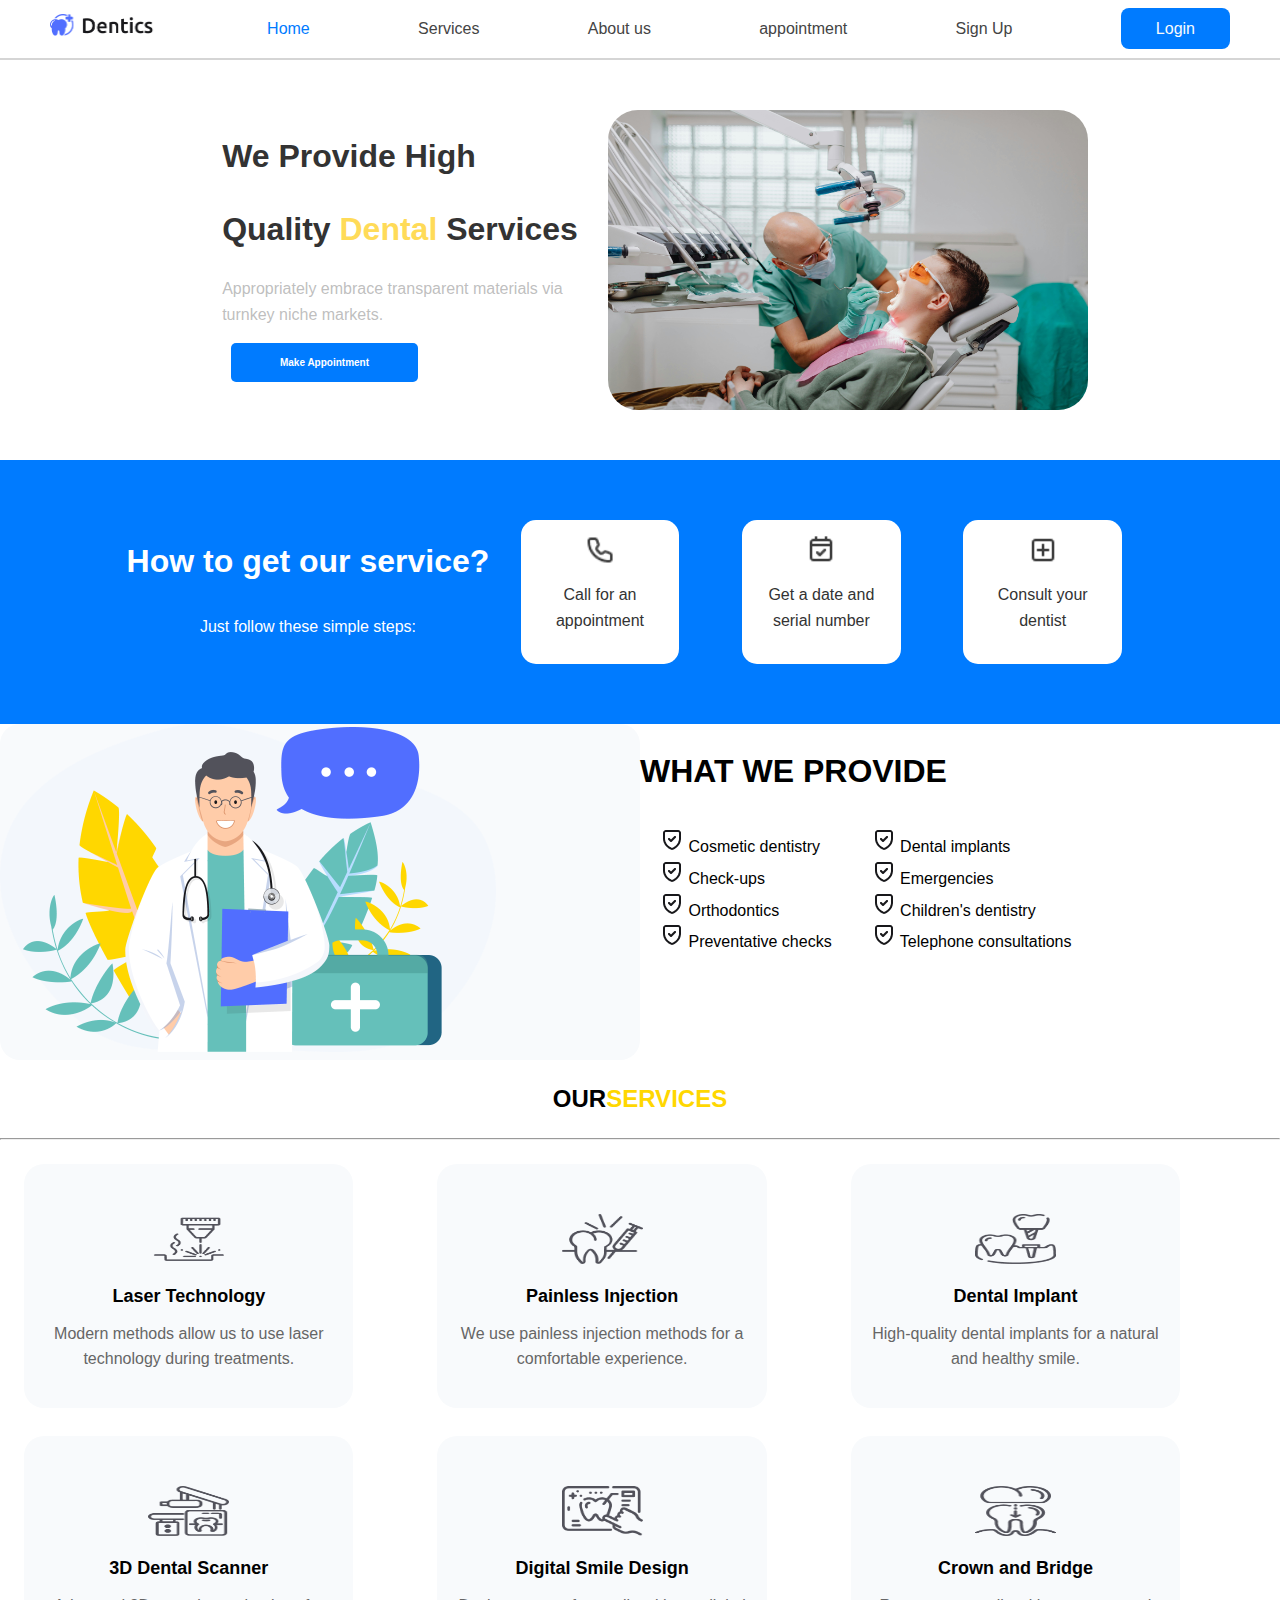
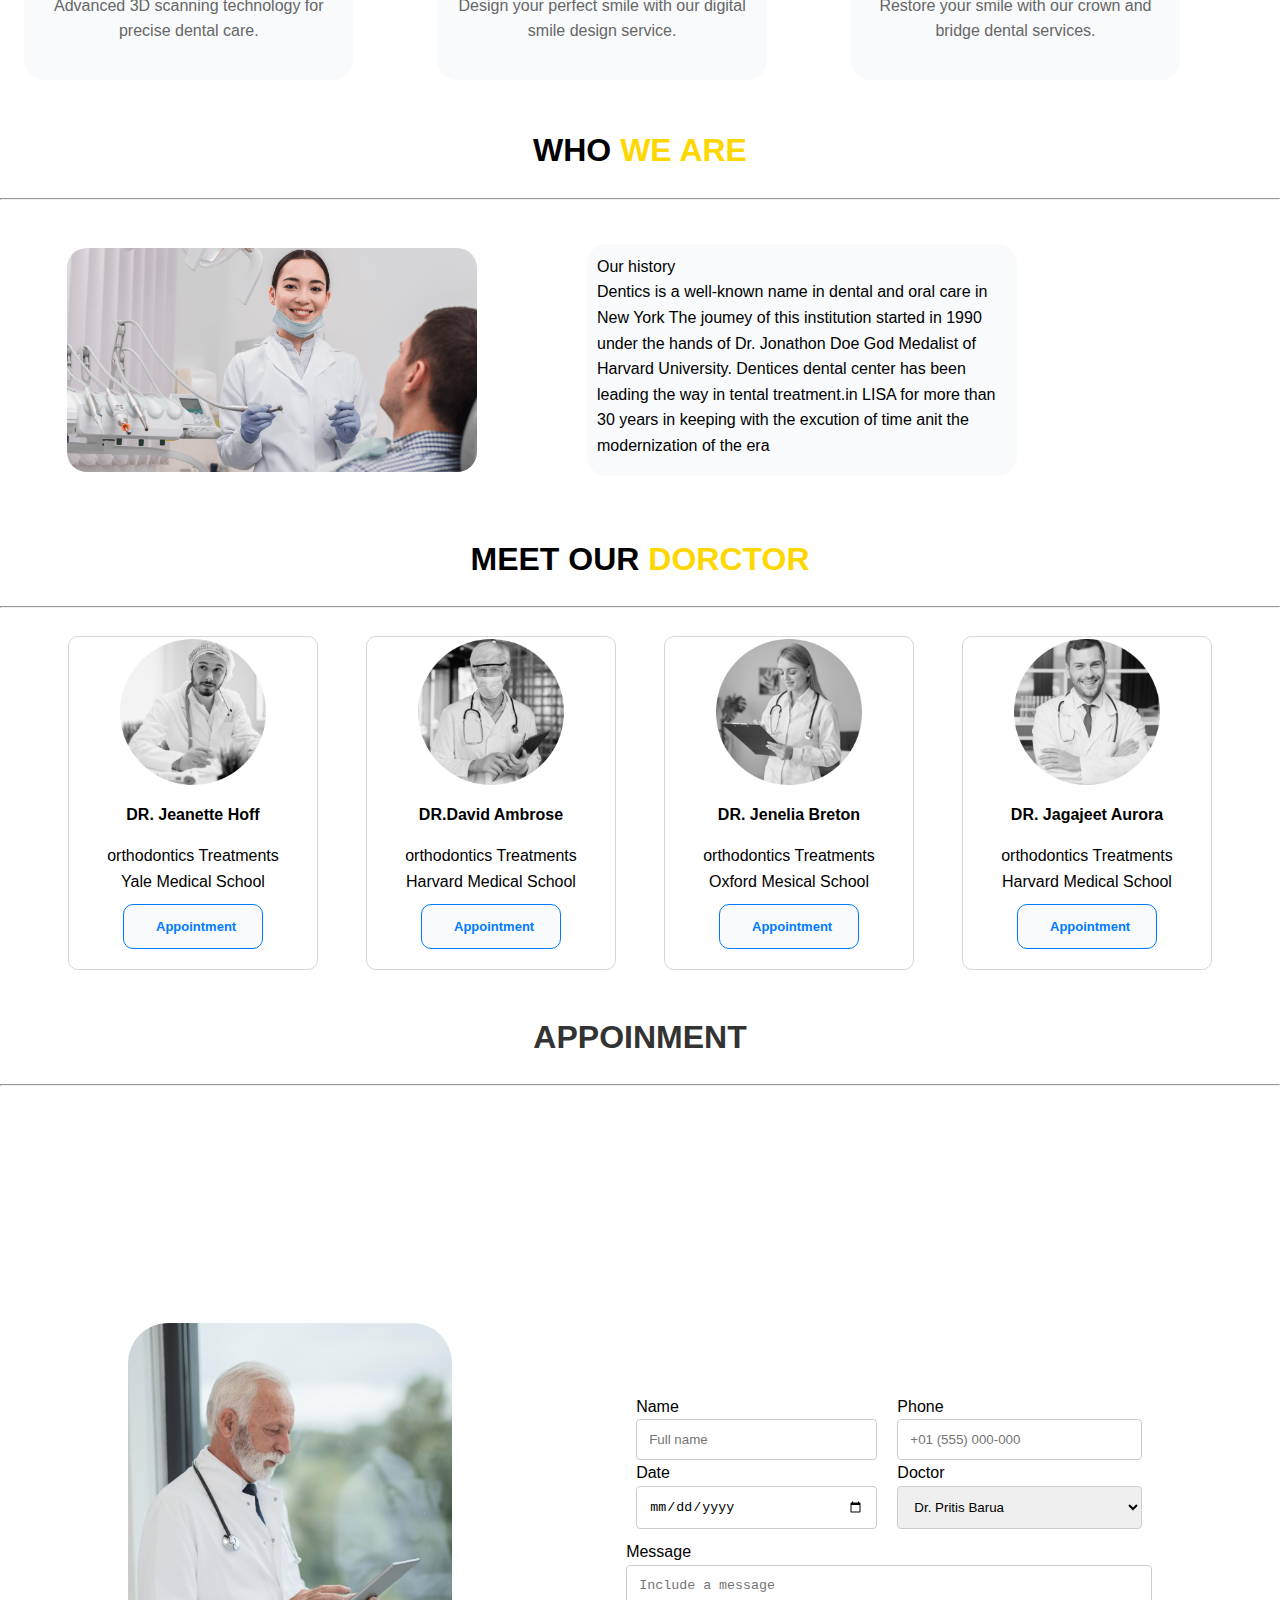
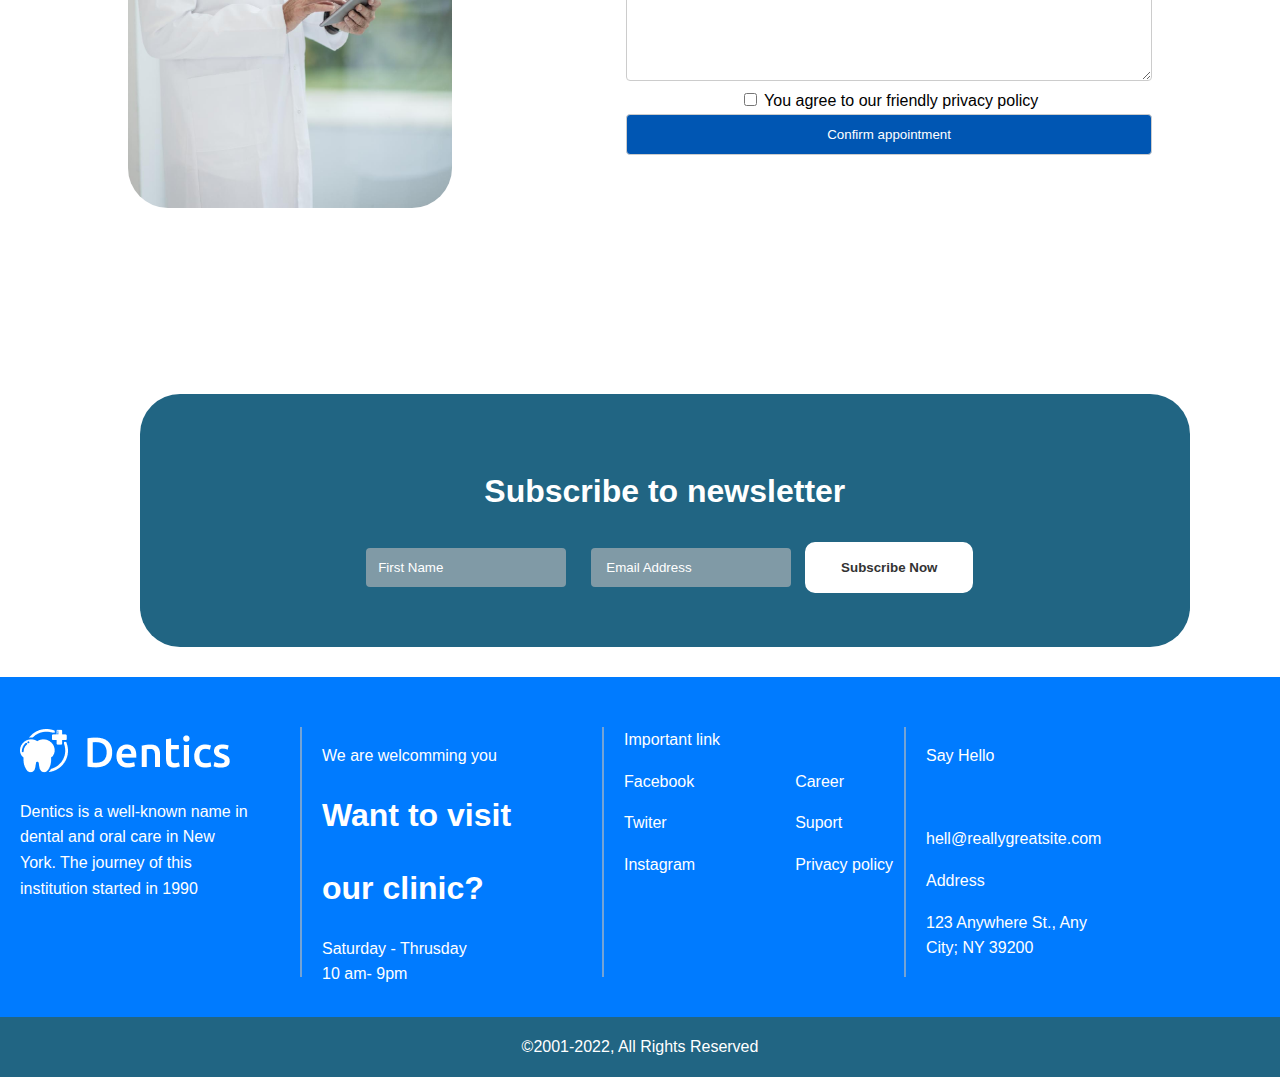
==== commit 149b4861: "septieme commit" ====
--- a/index.html
+++ b/index.html
@@ -75,7 +75,7 @@
             <div class="responsive">
                <h1>WHAT WE PROVIDE</h1>
                 <div class="servicess">
-                    <div>
+                    <div class="Cosmetic">
                         <div class="serv">
                             <img src="images/shield.png" alt="shield">
                             <label for="cosmetic">Cosmetic dentistry</label>
@@ -272,7 +272,7 @@
             </div>
           </div>
           <div class=" secondary">
-            <label for="message">message</label>
+            <label for="message">Message</label>
             <textarea id="message" rows="6"  name="message" placeholder="Include a message"></textarea>
           </div>
           <div class="checkbox">
--- a/style.css
+++ b/style.css
@@ -989,7 +989,11 @@
     font-size: 1em; 
     width: 80%; 
 }
-
+.how-to-get-service {
+    display: flex;
+    flex-direction: column;
+    
+}
 .img1 img {
     display: flex;
     justify-content: center;
@@ -1001,529 +1005,146 @@
     margin: 20px 0; 
 }
 
-
-@media screen and (max-width: 430px) {
-    .hero1 {
-        padding: 20px 0;
-        width: 100%; 
-
-
-    .hero h1 {
-        font-size: 1.5em; 
-    }
-
-    .hero p {
-        font-size: 0.9em; 
-    }
-
-    .cta-buttons .primary {
-        font-size: 0.9em; 
-        width: 90%; 
-        margin-right: 0; 
-    }
-
-    .img1 img {
-        height: 200px; 
-        margin-left: 0; 
-    }
-}
-
-.how-to-get-service {
-    background-color: #007bff;
-    color: #ffffff;
-    text-align: center;
-    padding: 50px 0;
-    display: flex;
-    justify-content: center;
-    flex-direction: column; 
-    align-items: center; 
-}
-
-.how-to-get-service h2 {
-    font-size: 2em;
-}
-
-.how-to-get-service p {
-    font-size: 1em;
-    margin: 0 10px; 
-}
-
-.steps {
-    display: flex;
-    flex-direction: column; 
-    align-items: center; 
-    gap: 20px;
-    margin: 10px;
-}
-
-.step {
-    text-align: center;
-    background-color: var(--white);
-    color: var(--defaultLinkColor);
-    width: 100px; 
-    height: 100px; 
-    padding: 15px;
-    border-radius: 15px;
-    display: flex;
-    flex-direction: column; 
-    justify-content: center; 
-    align-items: center; 
-}
-
-.step img {
-    width: 30px; 
-    height: 30px; 
-}
-
-.step img:hover {
-    background-color: #ffffff; 
-}
-
-.step p {
-    margin-top: 10px;
-    font-size: 0.8em; 
-}
-
-
-@media screen and (max-width: 430px) {
-    .how-to-get-service {
-        padding: 20px 0;
-    }
-
-    .how-to-get-service h2 {
-        font-size: 1.5em; 
-    }
-
-    .how-to-get-service p {
-        font-size: 0.9em; 
-    }
-
-    .step {
-        width: 80px; 
-        height: 80px;
-    }
-
-    .step img {
-        width: 25px; 
-        height: 25px;
-    }
-
-    .step p {
-        font-size: 0.7em; 
-    }
-    
-}
-
-.Subscrib {
-    display: flex;
-    flex-direction: column;
-    background-color: #216583;
-    padding: 50px 0;
-    width: 82%;
-    justify-content: center;
-    box-sizing: border-box;
-    margin-left: 140px;
-    text-align: center;
-    box-shadow: none;
-    border-radius: 40px;
-}
-
-.Subscrib h1 {
-    color: var(--white);
-}
-
-.subit {
-    text-align: center;
-    align-content: center;
-}
-
-.Subscrib input {
-    width: 100%; 
-    max-width: 300px;
-    margin: 10px auto; 
-    display: block; 
-    background-color: var(--silver);
-    border: none;
-    padding: 10px;
-    border-radius: 5px;
-    box-sizing: border-box;
-}
-
-
-.Subscrib input::placeholder {
-    color: white;
-}
-
-/* Responsive Styles */
-@media (max-width: 430px) {
-    .Subscrib {
-        width: 100%;
-        margin-left: 0;
-        padding: 20px 10px;
-    }
-
-    .Subscrib input {
-        width: 100%;
-        margin: 10px 0;
-    }
-}
-
-
-}
-/* Styles de base */
-.how-to-get-service {
-    background-color: #007bff;
-    color: #ffffff;
-    text-align: center;
-    padding: 50px 0;
-    display: flex;
-    justify-content: center;
-    flex-direction: column; 
-    align-items: center; 
-}
-
-.how-to-get-service h2 {
-    font-size: 2em;
-}
-
-.how-to-get-service p {
-    font-size: 1em;
-    margin: 0 10px; 
-}
-
-.steps {
-    display: flex;
-    flex-direction: column; 
-    align-items: center; 
-    gap: 20px;
-    margin: 10px;
-}
-
-.step {
-    text-align: center;
-    background-color: var(--white);
-    color: var(--defaultLinkColor);
-    width: 100px; 
-    height: 100px; 
-    padding: 15px;
-    border-radius: 15px;
-    display: flex;
-    flex-direction: column; 
-    justify-content: center; 
-    align-items: center; 
-}
-
-.step img {
-    width: 30px; 
-    height: 30px; 
-}
-
-.step img:hover {
-    background-color: #ffffff; 
-}
-
-.step p {
-    margin-top: 10px;
-    font-size: 0.8em; 
-}
-
-
-@media screen and (max-width: 430px) {
-    .how-to-get-service {
-        padding: 20px 0;
-    }
-
-    .how-to-get-service h2 {
-        font-size: 1.5em; 
-    }
-
-    .how-to-get-service p {
-        font-size: 0.9em; 
-    }
-
-    .step {
-        width: 80px; 
-        height: 80px;
-    }
-
-    .step img {
-        width: 25px; 
-        height: 25px;
-    }
-
-    .step p {
-        font-size: 0.7em; 
-    }
-    /* Global box-sizing */
-*,
-*::before,
-*::after {
-    box-sizing: border-box;
-}
-
-
-body {
+.left-section {
+    width: 80%;
+}
+.left-section img {
+    width: 80%;
+    
+    
+}
+
+.servicess .Cosmetic {
+    display: flex;
+     flex-direction: column; 
+
+}
+.contener-img {
+    display: flex;
+    flex-direction: column;
+    justify-content: center;
+    align-items: center;
+    margin-top: 10%;
+}
+.steps{
+    display: flex;
+    flex-direction: column;
+    justify-content: center;
+    align-items: center;
+}
+.servicess{
+    display: flex;
+    flex-direction: column;
+}
+.services{
+    display: flex;
+    flex-direction: column;
+    justify-content: center;
+    align-items: center;
+}
+
+  .header{
+    display: flex;
+    flex-direction: column;
+    justify-content: center;
+    align-items: center;
+    width: 80%;
     margin: 0;
     padding: 0;
-    overflow-x: hidden;
-}
-
-/* Styles de base */
-.how-to-get-service {
-    background-color: #007bff;
-    color: #ffffff;
-    text-align: center;
-    padding: 50px 0;
-    display: flex;
-    justify-content: center;
-    flex-direction: column; 
-    align-items: center; 
-}
-
-.how-to-get-service h2 {
-    font-size: 2em;
-}
-
-.how-to-get-service p {
-    font-size: 1em;
-    margin: 0 10px; 
-}
-
-.steps {
-    display: flex;
-    flex-direction: column; 
-    align-items: center; 
-    gap: 20px;
-    margin: 10px;
-}
-
-.step {
-    text-align: center;
-    background-color: var(--white);
-    color: var(--defaultLinkColor);
-    width: 100px; 
-    height: 100px; 
-    padding: 15px;
-    border-radius: 15px;
-    display: flex;
-    flex-direction: column; 
-    justify-content: center; 
-    align-items: center; 
-}
-
-.step img {
-    width: 30px; 
-    height: 30px; 
-}
-
-.step img:hover {
-    background-color: #ffffff; 
-}
-
-.step p {
-    margin-top: 10px;
-    font-size: 0.8em; 
-}
-
-.Subscrib {
-    display: flex;
-    flex-direction: column;
-    background-color: #216583;
-    padding: 50px 0;
-    width: 82%;
-    justify-content: center;
-    box-sizing: border-box;
-    margin: 0 auto; 
-    text-align: center;
-    box-shadow: none;
-    border-radius: 40px;
-}
-
-.Subscrib h1 {
-    color: var(--white);
-}
-
-.subit {
-    text-align: center;
-    align-content: center;
-}
-
-.Subscrib input {
-    width: 100%; 
-    max-width: 300px;
-    margin: 10px auto; 
-    display: block; 
-    background-color: var(--silver);
+  } 
+  .header img{
+    width: 100%;
+    justify-content: center;
+    display: flex;
+    margin-left: 30%;
+
+  }
+  
+   #our{
+    width: 100%;
+    margin-left: 30%;
+   }
+   .section{
+    display: flex;
+    flex-direction: column;
+    justify-content: center;
+    align-items: center;
+   }
+   .doctor{
+    width: 50%;
+   margin-top: 20px;
+   }
+   .final{
+    display: flex;
+    flex-direction: column;
+    justify-content: center;
+    align-items: center;
+    
+   }
+   .finalite{
+    width: 90%;
+     margin-left: 30%;
+    
+
+   }
+   .Subscrib{
+    display: flex;
+    flex-direction: column;
+    justify-content: center;
+    align-items: center;
+    margin-top: 350px;
+    width: 100%;
+    margin-left: 50%;
+    transform: translate(-50%);
+    border-radius: 0%;
+    
+
+   }
+   
+   .subit{
+    display: flex;
+    flex-direction: column;
+    padding: 0;
+    justify-content: center;
+    align-items: center;
+   }
+   
+   .Subscrib input {
+    padding: 15px 40px;
+    margin-top: 20px;
+     width: 100%; 
+     
+
+   }
+   .Subscrib button{
+    padding: 15px 40px;
+    margin-top: 20px;
+    width: 100%;
+   }
+   
+   .footer-top{
+    display: flex;
+    flex-direction: column;
+    height:max-content;
+    background: #1d6cc0;
+    justify-content: center;
+    align-items: center;
+   }
+   .footer-top .child{
     border: none;
-    padding: 10px;
-    border-radius: 5px;
-    box-sizing: border-box;
-}
-
-.Subscrib input::placeholder {
-    color: white;
-}
-
-/* Responsive Styles */
-
-
-@media only screen and (max-width: 1200px) {
-    .services, .content, .footer {
-        flex-direction: column;
-        align-items: center;
-        text-align: center;
-    }
-
-    .service, .doctor {
-        width: 90%;
-        margin-bottom: 20px;
-    }
-
-    .appointment, .final {
-        padding: 20px;
-    }
-}
-
-/* Tablet view */
-@media only screen and (max-width: 768px) {
-    .container {
-        padding: 20px;
-    }
-
-    .service {
-        width: 100%;
-        margin-bottom: 20px;
-    }
-
-    .left-section img, .finalite img {
-        width: 100%;
-        height: auto;
-    }
-
-    .form-ctc {
-        flex-direction: column;
-        align-items: center;
-    }
-
-    .form-l {
-        width: 100%;
-    }
-
-    .med {
-        width: 90%;
-        margin-bottom: 10px;
-    }
-
-    .secondary textarea {
-        width: 90%;
-        margin: 0 auto;
-    }
-}
-
-/* Mobile view */
-@media only screen and (max-width: 480px) {
-    .servicess {
-        flex-direction: column;
-    }
-
-    .serv {
-        width: 100%;
-        margin-bottom: 15px;
-    }
-
-    .header img, .finalite img {
-        width: 100%;
-        height: auto;
-    }
-
-    .form-l, .secondary {
-        width: 100%;
-    }
-
-    .form-ctc {
-        width: 100%;
-        padding: 10px;
-    }
-
-    .med input, .med select, .secondary textarea {
-        width: 100%;
-        margin-bottom: 10px;
-    }
-
-    .footer-top {
-        flex-direction: column;
-        text-align: center;
-    }
-
-    .footer-top .child {
-        width: 100%;
-        margin-bottom: 20px;
-    }
-}
-
-/* Small screen adjustments */
-@media (max-width: 430px) {
-    .how-to-get-service {
-        padding: 20px 0;
-    }
-
-    .how-to-get-service h2 {
-        font-size: 1.5em; 
-    }
-
-    .how-to-get-service p {
-        font-size: 0.9em; 
-    }
-
-    .step {
-        width: 80px; 
-        height: 80px;
-    }
-
-    .step img {
-        width: 25px; 
-        height: 25px;
-    }
-
-    .step p {
-        font-size: 0.7em; 
-    }
-    
-    .container {
-        display: flex;
-        justify-content: center;
-        flex-direction: column;
-    }
-    
-    .contener-img {
-        display: flex;
-        flex-direction: column;
-    } 
-    
-    .servicess {
-        display: flex;
-        flex-direction: column;
-        justify-content: center;
-    }
-
-    .Subscrib {
-        width: 100%;
-        margin-left: 0;
-        padding: 20px 10px;
-    }
-
-    .Subscrib input {
-        width: 100%;
-        margin: 10px 0;
-    }
-}
-
-   
-}
-
-
-
-
-}
+   }
+
+}
+
+
+    
+
+
+ 
+
+
+
+
+
 
     